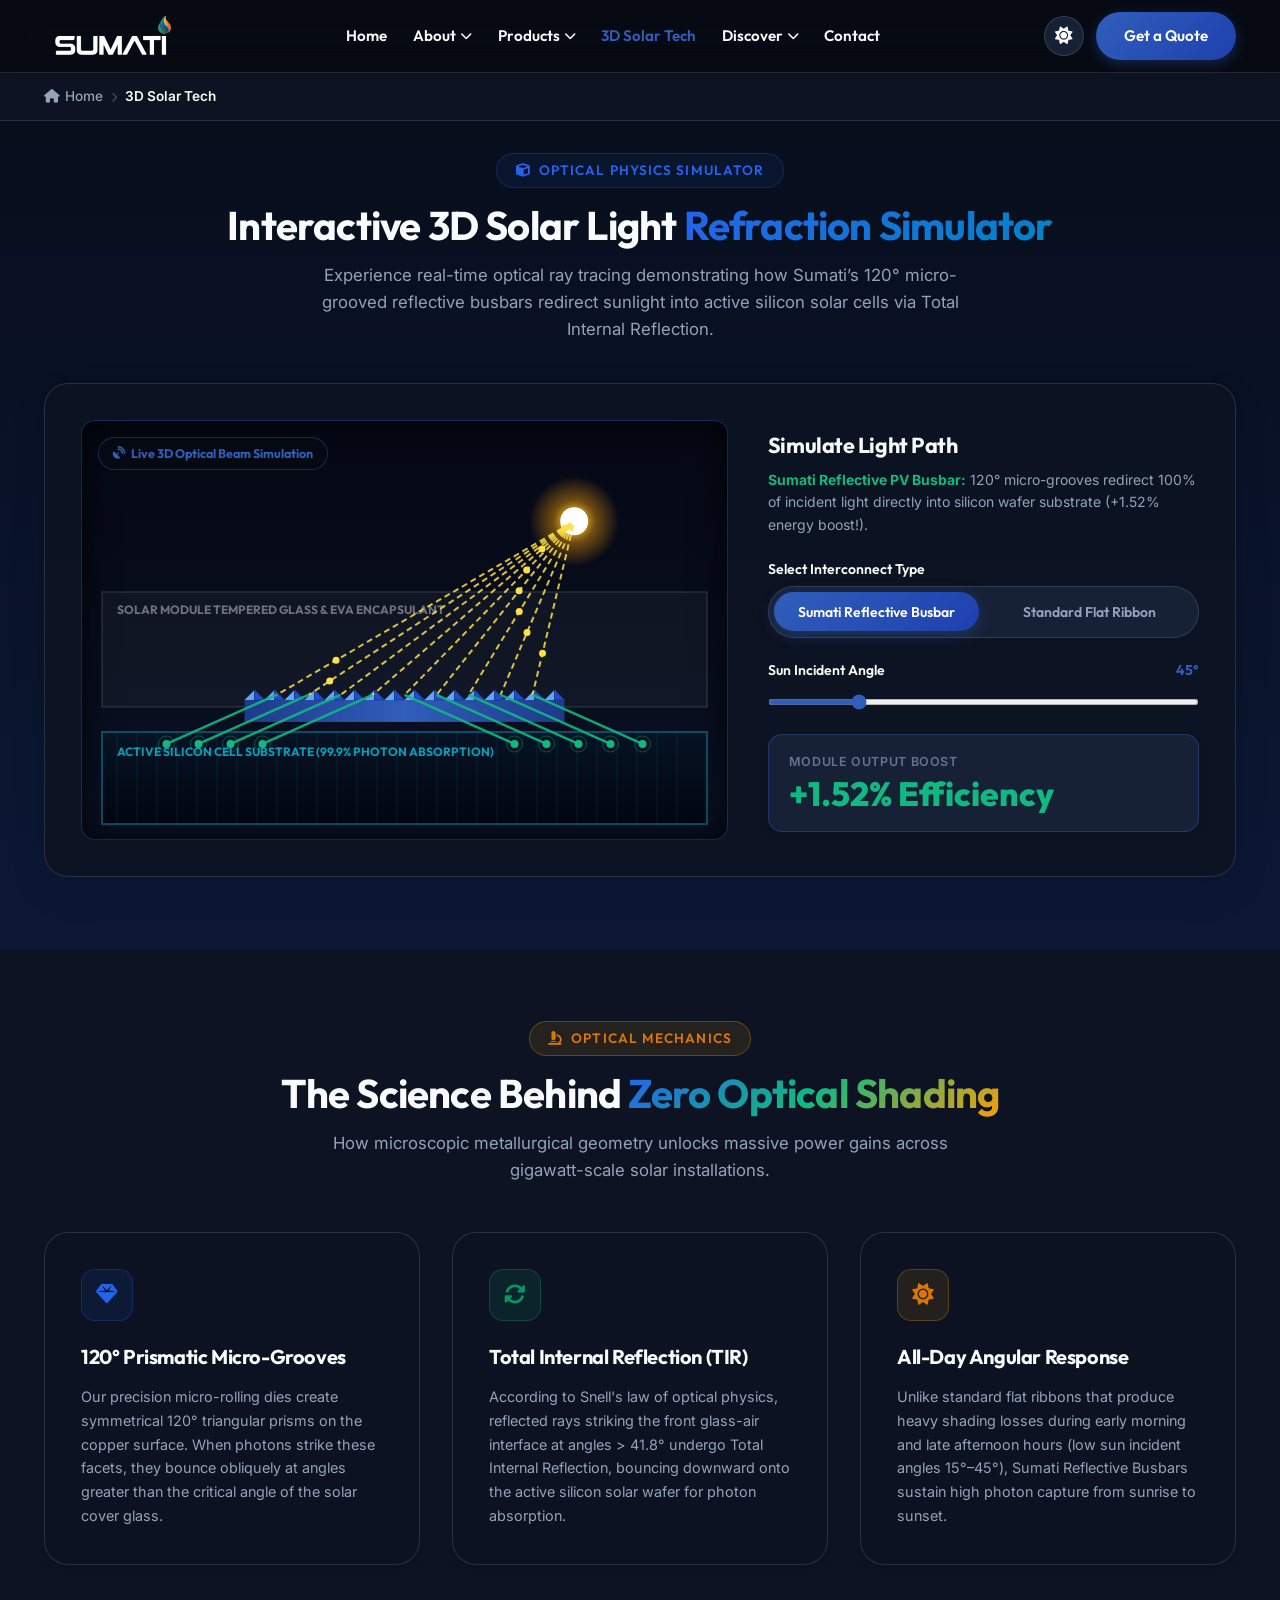
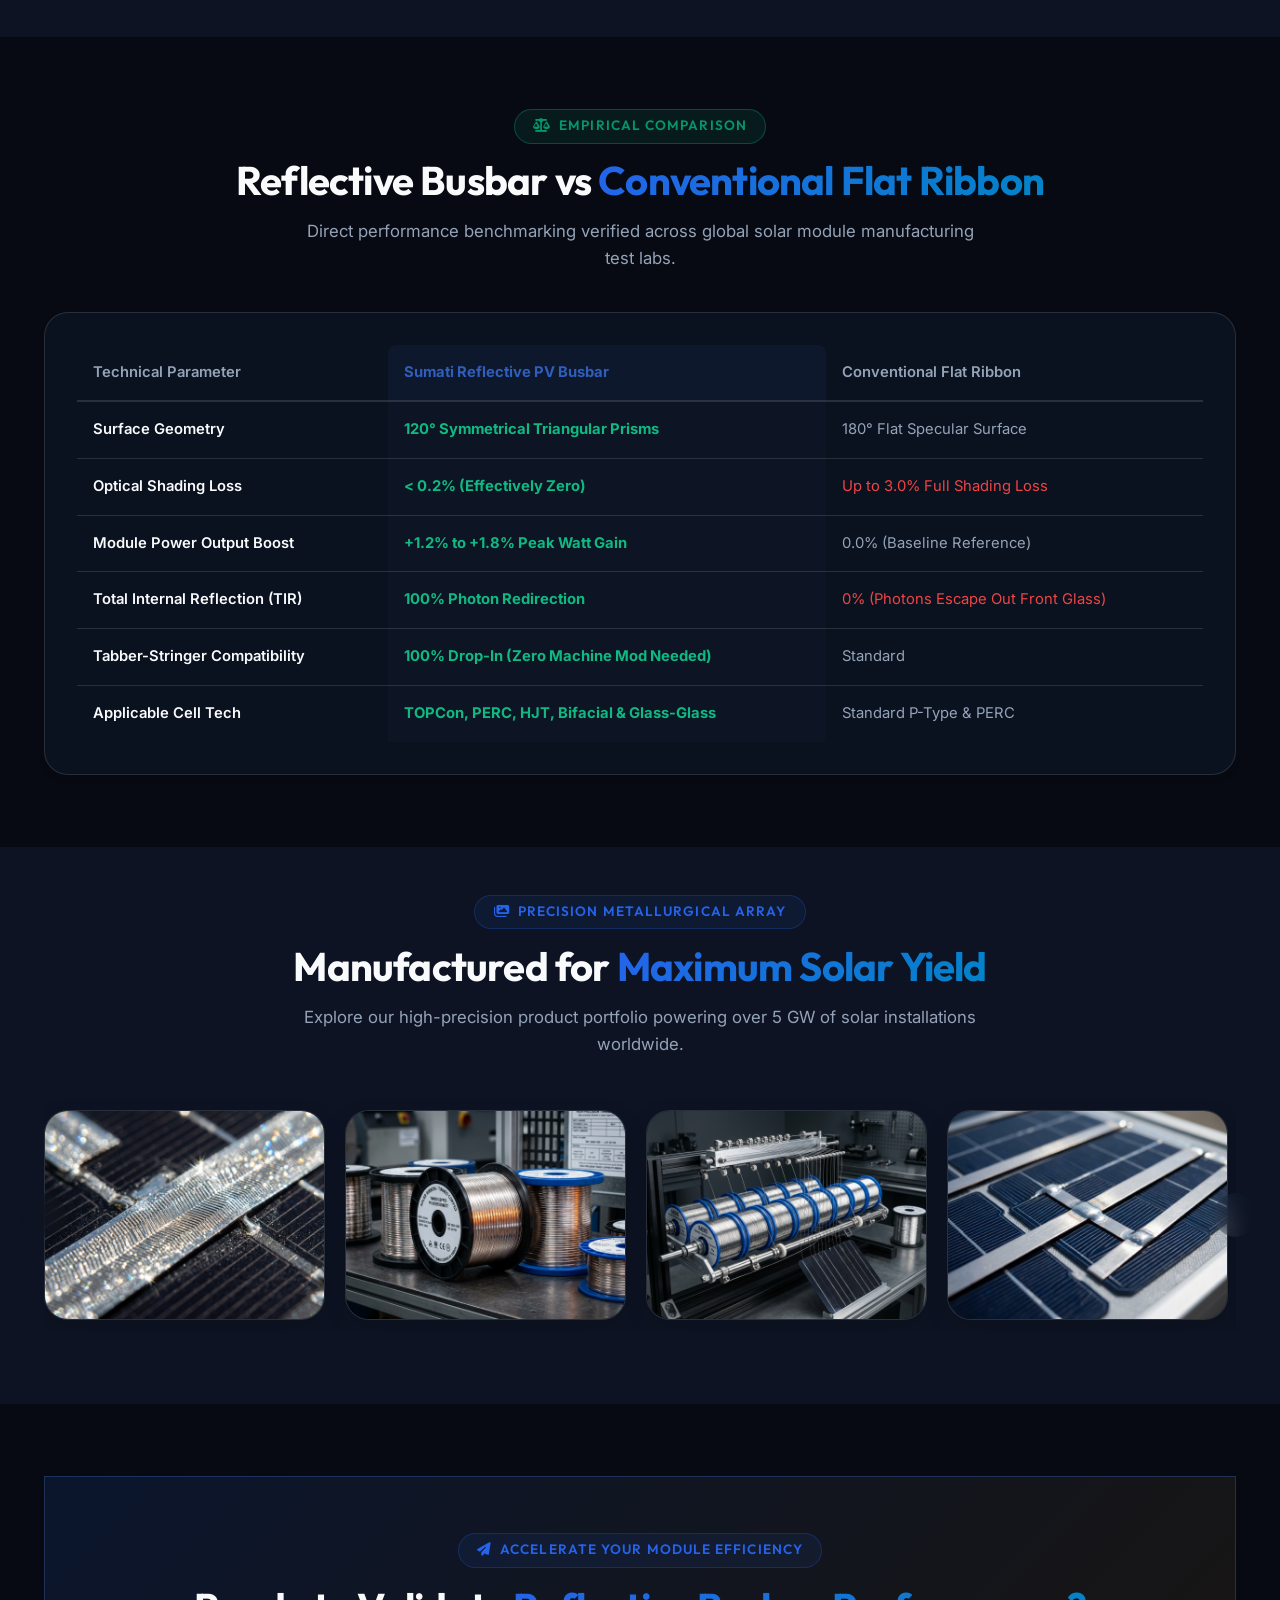
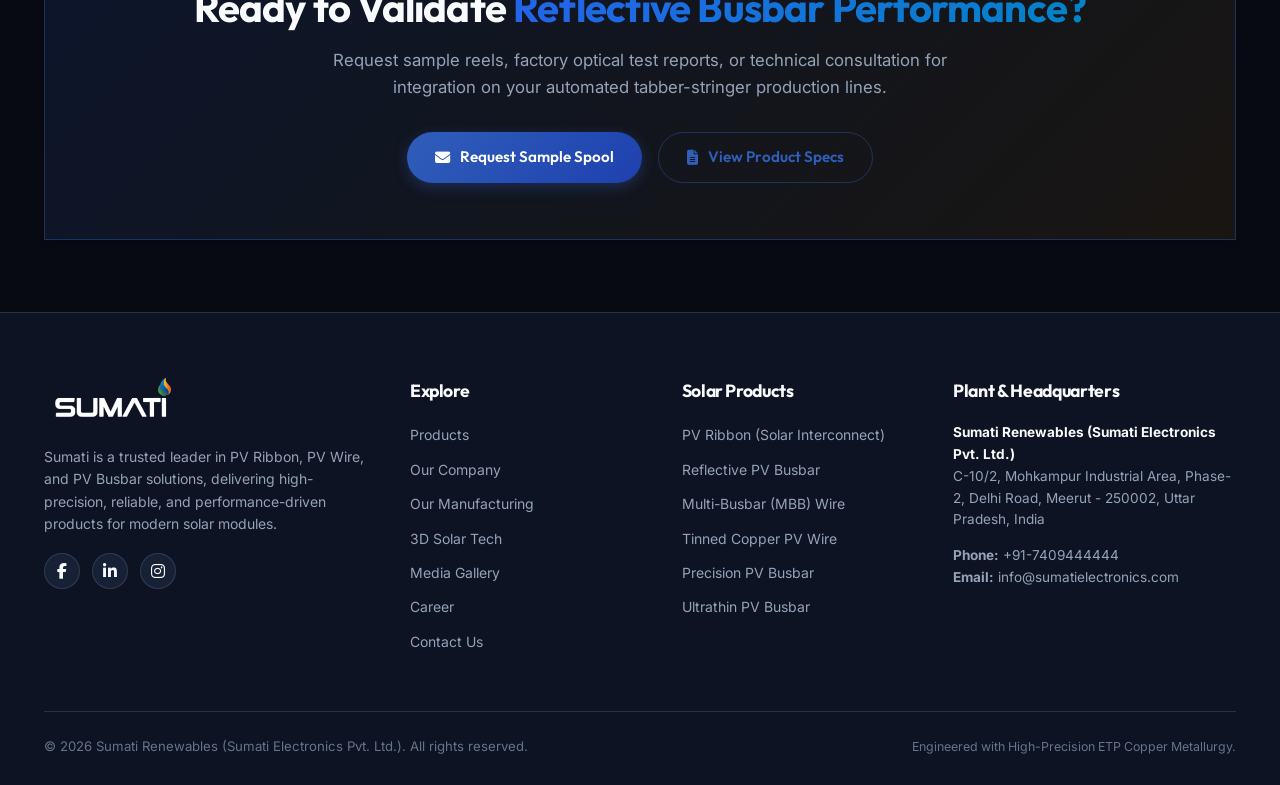
==== 3d-solar-tech.html @ 219e9fd7 "new changes" ====
<!DOCTYPE html>
<html lang="en" data-theme="dark">
<head>
  <meta charset="UTF-8">
  <meta name="viewport" content="width=device-width, initial-scale=1.0">
  <title>3D Solar Tech - Interactive Light Refraction Simulator | Sumati Renewables</title>
  <meta name="description" content="Experience Sumati's interactive 3D solar light refraction simulator. Discover how 120° micro-prismatic reflective busbars redirect 100% of incident light into the silicon cell substrate for up to +1.8% module efficiency gain.">
  <meta name="keywords" content="3D Solar Simulator, Reflective PV Busbar, Optical Light Refraction, Solar Cell Efficiency, Total Internal Reflection, Sumati Renewables">
  <link rel="canonical" href="https://sumatirenewables.com/3d-solar-tech.html">

  <!-- Open Graph -->
  <meta property="og:title" content="3D Solar Tech - Interactive Light Refraction Simulator | Sumati Renewables">
  <meta property="og:description" content="Experience our live 3D optical ray tracing simulation demonstrating light redirection physics on solar cell interconnects.">
  <meta property="og:type" content="website">

  <!-- Fonts & Icons -->
  <link rel="preconnect" href="https://fonts.googleapis.com">
  <link rel="preconnect" href="https://fonts.gstatic.com" crossorigin>
  <link href="https://fonts.googleapis.com/css2?family=Inter:wght@300;400;500;600;700;800&family=Outfit:wght@400;500;600;700;800;900&display=swap" rel="stylesheet">
  <link rel="stylesheet" href="https://cdnjs.cloudflare.com/ajax/libs/font-awesome/6.4.0/css/all.min.css">

  <!-- Stylesheet -->
  <link rel="stylesheet" href="css/styles.css">
</head>
<body>
  <!-- Header Navigation -->
  <header class="header">
    <div class="container nav-wrapper">
      <a href="index.html" class="brand-logo">
        <img src="assets/images/logo_white.png" alt="Sumati Renewables Logo" class="logo-img logo-white">
        <img src="assets/images/logo_blue.png" alt="Sumati Renewables Logo" class="logo-img logo-blue">
      </a>

      <nav class="nav-menu" id="nav-menu">
        <div class="nav-item">
          <a href="index.html" class="nav-link">Home</a>
        </div>

        <div class="nav-item">
          <a href="our-company.html" class="nav-link">About <i class="fas fa-chevron-down" style="font-size: 0.75rem;"></i></a>
          <div class="dropdown-menu">
            <a href="our-company.html" class="dropdown-item">Our Company</a>
            <a href="our-manufacturing.html" class="dropdown-item">Our Manufacturing</a>
          </div>
        </div>

        <div class="nav-item">
          <a href="index.html#products" class="nav-link">Products <i class="fas fa-chevron-down" style="font-size: 0.75rem;"></i></a>
          <div class="dropdown-menu">
            <a href="pv-ribbon.html" class="dropdown-item">PV Ribbon</a>
            <a href="reflective-pv-busbar.html" class="dropdown-item">Reflective PV Busbar</a>
            <a href="multi-busbar-pv-wire.html" class="dropdown-item">Multi-Busbar (MBB) Wire</a>
            <a href="pv-wire.html" class="dropdown-item">PV Wire</a>
            <a href="pv-busbar.html" class="dropdown-item">PV Busbar</a>
            <a href="ultrathin-pv-busbar.html" class="dropdown-item">Ultrathin PV Busbar</a>
          </div>
        </div>

        <div class="nav-item">
          <a href="3d-solar-tech.html" class="nav-link active">3D Solar Tech</a>
        </div>

        <div class="nav-item">
          <a href="gallery.html" class="nav-link">Discover <i class="fas fa-chevron-down" style="font-size: 0.75rem;"></i></a>
          <div class="dropdown-menu">
            <a href="gallery.html" class="dropdown-item">Media & Gallery</a>
            <a href="our-company.html" class="dropdown-item">Our Story</a>
            <a href="career.html" class="dropdown-item">Career</a>
          </div>
        </div>

        <div class="nav-item">
          <a href="contact.html" class="nav-link">Contact</a>
        </div>
      </nav>

      <div class="header-actions">
        <button class="theme-toggle-btn" id="theme-toggle-btn" aria-label="Toggle Theme">
          <i class="fas fa-sun"></i>
        </button>
        <a href="contact.html" class="btn btn-primary">Get a Quote</a>
        <button class="mobile-nav-toggle" id="mobile-nav-toggle" aria-label="Toggle Navigation">
          <i class="fas fa-bars"></i>
        </button>
      </div>
    </div>
  </header>

  <!-- Minimalist Breadcrumb -->
  <nav class="page-breadcrumb" aria-label="Breadcrumb">
    <div class="container">
      <ol class="breadcrumb-list">
        <li class="breadcrumb-item">
          <a href="index.html" class="breadcrumb-link"><i class="fas fa-home"></i> Home</a>
        </li>
        <li class="breadcrumb-separator"><i class="fas fa-chevron-right"></i></li>
        <li class="breadcrumb-item active" aria-current="page">3D Solar Tech</li>
      </ol>
    </div>
  </nav>

  <!-- Interactive 3D Solar Light Refraction Simulator Section -->
  <section class="refraction-section section-padding" id="3d-demo" style="padding-top: 1.5rem;">
    <div class="container">
      <div class="text-center" style="margin-bottom: 2.5rem;">
        <span class="section-tag"><i class="fas fa-cube"></i> Optical Physics Simulator</span>
        <h1 class="section-title">Interactive 3D Solar Light <span class="text-gradient">Refraction Simulator</span></h1>
        <p class="section-subtitle">Experience real-time optical ray tracing demonstrating how Sumati’s 120° micro-grooved reflective busbars redirect sunlight into active silicon solar cells via Total Internal Reflection.</p>
      </div>

      <div class="refraction-wrapper">
        <div class="refraction-canvas-container">
          <span class="refraction-canvas-tag"><i class="fas fa-satellite-dish"></i> Live 3D Optical Beam Simulation</span>
          <canvas id="refraction-canvas"></canvas>
        </div>

        <div class="refraction-controls">
          <div>
            <h3 style="font-size: 1.35rem; margin-bottom: 0.4rem;">Simulate Light Path</h3>
            <p id="refraction-status-text" style="font-size: 0.875rem; color: var(--text-muted);">
              <strong style="color: var(--accent-green);">Sumati Reflective PV Busbar:</strong> 120° micro-grooves redirect 100% of incident light directly into silicon wafer substrate (+1.52% energy boost!).
            </p>
          </div>

          <div>
            <label style="font-family: 'Outfit', sans-serif; font-weight: 600; margin-bottom: 0.35rem; display: block; font-size: 0.875rem;">Select Interconnect Type</label>
            <div class="control-switch-group">
              <button class="switch-btn active" id="switch-reflective">Sumati Reflective Busbar</button>
              <button class="switch-btn" id="switch-flat">Standard Flat Ribbon</button>
            </div>
          </div>

          <div>
            <div style="display: flex; justify-content: space-between; align-items: center; margin-bottom: 0.35rem;">
              <label style="font-family: 'Outfit', sans-serif; font-weight: 600; font-size: 0.875rem;">Sun Incident Angle</label>
              <span id="sun-angle-val" style="font-family: 'Outfit', sans-serif; font-weight: 700; color: var(--accent-gold); font-size: 0.875rem;">45°</span>
            </div>
            <input type="range" id="sun-angle-slider" min="15" max="165" value="45" class="calc-range">
          </div>

          <div class="metric-boost-card">
            <div style="font-size: 0.78rem; color: var(--text-subtle); text-transform: uppercase; font-weight: 600; letter-spacing: 0.05em; margin-bottom: 0.15rem;">Module Output Boost</div>
            <div class="metric-boost-val" id="metric-boost-val">+1.52% Efficiency</div>
          </div>
        </div>
      </div>
    </div>
  </section>

  <!-- Deep Optical Science & Engineering Highlights -->
  <section class="section-padding" style="background: var(--bg-secondary);">
    <div class="container">
      <div class="text-center" style="margin-bottom: 3rem;">
        <span class="section-tag section-tag-amber"><i class="fas fa-microscope"></i> Optical Mechanics</span>
        <h2 class="section-title">The Science Behind <span class="text-gradient-flame">Zero Optical Shading</span></h2>
        <p class="section-subtitle">How microscopic metallurgical geometry unlocks massive power gains across gigawatt-scale solar installations.</p>
      </div>

      <div class="about-grid" style="grid-template-columns: repeat(3, 1fr); gap: 2rem;">
        <div class="glass-card" style="padding: 2.25rem; border-radius: var(--radius-lg); position: relative; overflow: hidden;">
          <div style="width: 52px; height: 52px; border-radius: 14px; background: rgba(37, 99, 235, 0.1); border: 1px solid rgba(37, 99, 235, 0.25); color: var(--brand-blue); display: flex; align-items: center; justify-content: center; font-size: 1.35rem; margin-bottom: 1.25rem;">
            <i class="fas fa-gem"></i>
          </div>
          <h3 style="font-size: 1.25rem; margin-bottom: 0.75rem; font-weight: 700;">120° Prismatic Micro-Grooves</h3>
          <p style="color: var(--text-muted); font-size: 0.9rem; line-height: 1.65;">
            Our precision micro-rolling dies create symmetrical 120° triangular prisms on the copper surface. When photons strike these facets, they bounce obliquely at angles greater than the critical angle of the solar cover glass.
          </p>
        </div>

        <div class="glass-card" style="padding: 2.25rem; border-radius: var(--radius-lg); position: relative; overflow: hidden;">
          <div style="width: 52px; height: 52px; border-radius: 14px; background: rgba(16, 185, 129, 0.1); border: 1px solid rgba(16, 185, 129, 0.25); color: #059669; display: flex; align-items: center; justify-content: center; font-size: 1.35rem; margin-bottom: 1.25rem;">
            <i class="fas fa-sync-alt"></i>
          </div>
          <h3 style="font-size: 1.25rem; margin-bottom: 0.75rem; font-weight: 700;">Total Internal Reflection (TIR)</h3>
          <p style="color: var(--text-muted); font-size: 0.9rem; line-height: 1.65;">
            According to Snell's law of optical physics, reflected rays striking the front glass-air interface at angles &gt; 41.8° undergo Total Internal Reflection, bouncing downward onto the active silicon solar wafer for photon absorption.
          </p>
        </div>

        <div class="glass-card" style="padding: 2.25rem; border-radius: var(--radius-lg); position: relative; overflow: hidden;">
          <div style="width: 52px; height: 52px; border-radius: 14px; background: rgba(245, 158, 11, 0.1); border: 1px solid rgba(245, 158, 11, 0.25); color: #d97706; display: flex; align-items: center; justify-content: center; font-size: 1.35rem; margin-bottom: 1.25rem;">
            <i class="fas fa-sun"></i>
          </div>
          <h3 style="font-size: 1.25rem; margin-bottom: 0.75rem; font-weight: 700;">All-Day Angular Response</h3>
          <p style="color: var(--text-muted); font-size: 0.9rem; line-height: 1.65;">
            Unlike standard flat ribbons that produce heavy shading losses during early morning and late afternoon hours (low sun incident angles 15°–45°), Sumati Reflective Busbars sustain high photon capture from sunrise to sunset.
          </p>
        </div>
      </div>
    </div>
  </section>

  <!-- Direct Technical Comparison Table -->
  <section class="section-padding">
    <div class="container">
      <div class="text-center" style="margin-bottom: 2.5rem;">
        <span class="section-tag section-tag-green"><i class="fas fa-balance-scale"></i> Empirical Comparison</span>
        <h2 class="section-title">Reflective Busbar vs <span class="text-gradient">Conventional Flat Ribbon</span></h2>
        <p class="section-subtitle">Direct performance benchmarking verified across global solar module manufacturing test labs.</p>
      </div>

      <div class="glass-card" style="padding: 2rem; border-radius: var(--radius-lg); overflow-x: auto;">
        <table style="width: 100%; border-collapse: collapse; text-align: left; font-size: 0.925rem;">
          <thead>
            <tr style="border-bottom: 2px solid var(--border-light);">
              <th style="padding: 1rem; color: var(--text-muted); font-weight: 600;">Technical Parameter</th>
              <th style="padding: 1rem; color: var(--accent-gold); font-weight: 700; background: rgba(48, 94, 186, 0.08); border-radius: 8px 8px 0 0;">Sumati Reflective PV Busbar</th>
              <th style="padding: 1rem; color: var(--text-muted); font-weight: 600;">Conventional Flat Ribbon</th>
            </tr>
          </thead>
          <tbody>
            <tr style="border-bottom: 1px solid var(--border-light);">
              <td style="padding: 1rem; font-weight: 600;">Surface Geometry</td>
              <td style="padding: 1rem; color: var(--accent-green); font-weight: 700; background: rgba(48, 94, 186, 0.04);">120° Symmetrical Triangular Prisms</td>
              <td style="padding: 1rem; color: var(--text-muted);">180° Flat Specular Surface</td>
            </tr>
            <tr style="border-bottom: 1px solid var(--border-light);">
              <td style="padding: 1rem; font-weight: 600;">Optical Shading Loss</td>
              <td style="padding: 1rem; color: var(--accent-green); font-weight: 700; background: rgba(48, 94, 186, 0.04);">&lt; 0.2% (Effectively Zero)</td>
              <td style="padding: 1rem; color: #ef4444;">Up to 3.0% Full Shading Loss</td>
            </tr>
            <tr style="border-bottom: 1px solid var(--border-light);">
              <td style="padding: 1rem; font-weight: 600;">Module Power Output Boost</td>
              <td style="padding: 1rem; color: var(--accent-green); font-weight: 700; background: rgba(48, 94, 186, 0.04);">+1.2% to +1.8% Peak Watt Gain</td>
              <td style="padding: 1rem; color: var(--text-muted);">0.0% (Baseline Reference)</td>
            </tr>
            <tr style="border-bottom: 1px solid var(--border-light);">
              <td style="padding: 1rem; font-weight: 600;">Total Internal Reflection (TIR)</td>
              <td style="padding: 1rem; color: var(--accent-green); font-weight: 700; background: rgba(48, 94, 186, 0.04);">100% Photon Redirection</td>
              <td style="padding: 1rem; color: #ef4444;">0% (Photons Escape Out Front Glass)</td>
            </tr>
            <tr style="border-bottom: 1px solid var(--border-light);">
              <td style="padding: 1rem; font-weight: 600;">Tabber-Stringer Compatibility</td>
              <td style="padding: 1rem; color: var(--accent-green); font-weight: 700; background: rgba(48, 94, 186, 0.04);">100% Drop-In (Zero Machine Mod Needed)</td>
              <td style="padding: 1rem; color: var(--text-muted);">Standard</td>
            </tr>
            <tr>
              <td style="padding: 1rem; font-weight: 600;">Applicable Cell Tech</td>
              <td style="padding: 1rem; color: var(--accent-green); font-weight: 700; background: rgba(48, 94, 186, 0.04);">TOPCon, PERC, HJT, Bifacial &amp; Glass-Glass</td>
              <td style="padding: 1rem; color: var(--text-muted);">Standard P-Type &amp; PERC</td>
            </tr>
          </tbody>
        </table>
      </div>
    </div>
  </section>

  <!-- Product Showcase Slider (4 Images in a row) -->
  <section class="section-padding" style="background: var(--bg-secondary); padding-top: 3rem;">
    <div class="container">
      <div class="text-center" style="margin-bottom: 2rem;">
        <span class="section-tag section-tag-cyan"><i class="fas fa-images"></i> Precision Metallurgical Array</span>
        <h2 class="section-title">Manufactured for <span class="text-gradient">Maximum Solar Yield</span></h2>
        <p class="section-subtitle">Explore our high-precision product portfolio powering over 5 GW of solar installations worldwide.</p>
      </div>

      <div class="product-slider-container">
        <div class="product-slider-wrapper">
          <button class="slider-arrow prev-arrow" aria-label="Previous Slide"><i class="fas fa-chevron-left"></i></button>
          <div class="product-slider-track">
            <div class="product-slide-item">
              <div class="slide-img-box">
                <img src="assets/images/reflective_busbar_product.jpg" alt="Reflective PV Busbar Texture" loading="lazy">
              </div>
            </div>
            <div class="product-slide-item">
              <div class="slide-img-box">
                <img src="assets/images/pv_ribbon_product.jpg" alt="Precision PV Ribbon Spools" loading="lazy">
              </div>
            </div>
            <div class="product-slide-item">
              <div class="slide-img-box">
                <img src="assets/images/multi_busbar_wire.jpg" alt="Multi-Busbar MBB Wire" loading="lazy">
              </div>
            </div>
            <div class="product-slide-item">
              <div class="slide-img-box">
                <img src="assets/images/pv_busbar_product.jpg" alt="Precision PV Busbar Matrix" loading="lazy">
              </div>
            </div>
            <div class="product-slide-item">
              <div class="slide-img-box">
                <img src="assets/images/hot_dip_tinning.jpg" alt="Continuous Hot-Dip Tinning Line" loading="lazy">
              </div>
            </div>
            <div class="product-slide-item">
              <div class="slide-img-box">
                <img src="assets/images/laser_micrometer_inspection.jpg" alt="Laser Optical Inspection" loading="lazy">
              </div>
            </div>
            <div class="product-slide-item">
              <div class="slide-img-box">
                <img src="assets/images/about_company.jpg" alt="Automated Cleanroom Robotics" loading="lazy">
              </div>
            </div>
            <div class="product-slide-item">
              <div class="slide-img-box">
                <img src="assets/images/factory_facility.jpg" alt="Manufacturing Plant Facility" loading="lazy">
              </div>
            </div>
          </div>
          <button class="slider-arrow next-arrow" aria-label="Next Slide"><i class="fas fa-chevron-right"></i></button>
        </div>
      </div>
    </div>
  </section>

  <!-- Technical Inquiry Call To Action -->
  <section class="section-padding">
    <div class="container">
      <div class="glass-card" style="padding: 3.5rem 2rem; border-radius: var(--radius-xl); text-align: center; background: linear-gradient(135deg, rgba(37, 99, 235, 0.12) 0%, rgba(245, 158, 11, 0.08) 100%); border: 1px solid var(--border-accent);">
        <span class="section-tag" style="margin-bottom: 1rem;"><i class="fas fa-paper-plane"></i> Accelerate Your Module Efficiency</span>
        <h2 class="section-title" style="margin-bottom: 1rem;">Ready to Validate <span class="text-gradient">Reflective Busbar Performance?</span></h2>
        <p class="section-subtitle" style="max-width: 680px; margin: 0 auto 2rem; color: var(--text-muted);">
          Request sample reels, factory optical test reports, or technical consultation for integration on your automated tabber-stringer production lines.
        </p>
        <div style="display: flex; gap: 1rem; justify-content: center; flex-wrap: wrap;">
          <a href="contact.html" class="btn btn-primary"><i class="fas fa-envelope"></i> Request Sample Spool</a>
          <a href="reflective-pv-busbar.html" class="btn btn-outline"><i class="fas fa-file-alt"></i> View Product Specs</a>
        </div>
      </div>
    </div>
  </section>

  <!-- Footer -->
  <footer class="footer">
    <div class="container">
      <div class="footer-grid">
        <div>
          <a href="index.html" class="brand-logo" style="margin-bottom: 0.85rem;">
            <img src="assets/images/logo_white.png" alt="Sumati Renewables Logo" class="logo-img logo-white">
            <img src="assets/images/logo_blue.png" alt="Sumati Renewables Logo" class="logo-img logo-blue">
          </a>
          <p class="footer-desc">
            Sumati is a trusted leader in PV Ribbon, PV Wire, and PV Busbar solutions, delivering high-precision, reliable, and performance-driven products for modern solar modules.
          </p>
          <div class="social-icon-bar">
            <a href="https://www.facebook.com/SumatiRenewables/" target="_blank" rel="noopener" class="social-icon-link" aria-label="Facebook"><i class="fab fa-facebook-f"></i></a>
            <a href="https://in.linkedin.com/company/sumati-renewables-ltd" target="_blank" rel="noopener" class="social-icon-link" aria-label="LinkedIn"><i class="fab fa-linkedin-in"></i></a>
            <a href="https://www.instagram.com/sumati_renewables_ltd/" target="_blank" rel="noopener" class="social-icon-link" aria-label="Instagram"><i class="fab fa-instagram"></i></a>
          </div>
        </div>

        <div>
          <h4 class="footer-heading">Explore</h4>
          <ul class="footer-links">
            <li><a href="index.html#products">Products</a></li>
            <li><a href="our-company.html">Our Company</a></li>
            <li><a href="our-manufacturing.html">Our Manufacturing</a></li>
            <li><a href="3d-solar-tech.html">3D Solar Tech</a></li>
            <li><a href="gallery.html">Media Gallery</a></li>
            <li><a href="career.html">Career</a></li>
            <li><a href="contact.html">Contact Us</a></li>
          </ul>
        </div>

        <div>
          <h4 class="footer-heading">Solar Products</h4>
          <ul class="footer-links">
            <li><a href="pv-ribbon.html">PV Ribbon (Solar Interconnect)</a></li>
            <li><a href="reflective-pv-busbar.html">Reflective PV Busbar</a></li>
            <li><a href="multi-busbar-pv-wire.html">Multi-Busbar (MBB) Wire</a></li>
            <li><a href="pv-wire.html">Tinned Copper PV Wire</a></li>
            <li><a href="pv-busbar.html">Precision PV Busbar</a></li>
            <li><a href="ultrathin-pv-busbar.html">Ultrathin PV Busbar</a></li>
          </ul>
        </div>

        <div>
          <h4 class="footer-heading">Plant &amp; Headquarters</h4>
          <p style="color: var(--text-muted); font-size: 0.85rem; line-height: 1.6; margin-bottom: 0.85rem;">
            <strong style="color: var(--text-main);">Sumati Renewables (Sumati Electronics Pvt. Ltd.)</strong><br>
            C-10/2, Mohkampur Industrial Area, Phase-2, Delhi Road, Meerut - 250002, Uttar Pradesh, India
          </p>
          <p style="color: var(--text-muted); font-size: 0.85rem; line-height: 1.6;">
            <strong>Phone:</strong> <a href="tel:+917409444444" style="color: var(--text-muted); transition: color 0.2s ease;">+91-7409444444</a><br>
            <strong>Email:</strong> <a href="mailto:info@sumatielectronics.com" style="color: var(--text-muted); transition: color 0.2s ease;">info@sumatielectronics.com</a>
          </p>
        </div>
      </div>

      <div class="footer-bottom">
        <p>&copy; 2026 Sumati Renewables (Sumati Electronics Pvt. Ltd.). All rights reserved.</p>
        <p style="font-size: 0.775rem; color: var(--text-subtle);">Engineered with High-Precision ETP Copper Metallurgy.</p>
      </div>
    </div>
  </footer>

  <!-- Scripts -->
  <script src="js/main.js"></script>
</body>
</html>
---- css/styles.css ----
/* ==========================================================================
   Sumati Renewables - Premium 3D Solar Light Refraction Simulator & Portfolio
   ========================================================================== */

@import url('https://fonts.googleapis.com/css2?family=Inter:wght@300;400;500;600;700&family=Outfit:wght@400;500;600;700;800;900&display=swap');

/* --- Root Variables & Theme Tokens --- */
:root {
  --bg-primary: #070a12;
  --bg-secondary: #0d1322;
  --bg-tertiary: #172136;
  --bg-card: rgba(13, 19, 34, 0.9);
  --bg-card-hover: rgba(23, 33, 54, 0.95);
  --bg-header: rgba(7, 10, 18, 0.95);

  --text-main: #f8fafc;
  --text-muted: #94a3b8;
  --text-subtle: #64748b;

  --accent-gold: #305EBA;
  --accent-gold-hover: #1e40af;
  --accent-gold-glow: rgba(48, 94, 186, 0.35);
  --accent-copper: #2563eb;
  --accent-cyan: #06b6d4;
  --accent-green: #10b981;

  /* Logo Flame Tri-Color Tokens */
  --brand-blue: #2563eb;
  --brand-blue-glow: rgba(37, 99, 235, 0.25);
  --brand-amber: #f59e0b;
  --brand-amber-glow: rgba(245, 158, 11, 0.25);
  --brand-green: #10b981;
  --brand-green-glow: rgba(16, 185, 129, 0.25);
  --brand-flame-gradient: linear-gradient(135deg, #2563eb 0%, #10b981 50%, #f59e0b 100%);

  --border-light: rgba(255, 255, 255, 0.12);
  --border-accent: rgba(48, 94, 186, 0.4);
  --border-accent-strong: rgba(48, 94, 186, 0.85);

  --shadow-sm: 0 4px 6px -1px rgba(0, 0, 0, 0.15);
  --shadow-lg: 0 15px 30px -5px rgba(0, 0, 0, 0.4);

  --radius-sm: 8px;
  --radius-md: 14px;
  --radius-lg: 24px;
  --radius-full: 9999px;

  --transition-fast: 0.2s ease;
  --transition-normal: 0.3s ease;
}

/* Light Theme Variables */
[data-theme="light"] {
  --bg-primary: #f8fafc;
  --bg-secondary: #ffffff;
  --bg-tertiary: #f1f5f9;
  --bg-card: #ffffff;
  --bg-card-hover: #f8fafc;
  --bg-header: rgba(255, 255, 255, 0.96);

  --text-main: #0f172a;
  --text-muted: #475569;
  --text-subtle: #64748b;

  --border-light: rgba(15, 23, 42, 0.12);
  --border-accent: rgba(48, 94, 186, 0.45);
  --border-accent-strong: rgba(48, 94, 186, 0.9);

  --shadow-sm: 0 2px 4px rgba(0, 0, 0, 0.05);
  --shadow-lg: 0 10px 25px rgba(15, 23, 42, 0.08);
}

/* --- Base & Reset --- */
*,
*::before,
*::after {
  box-sizing: border-box;
  margin: 0;
  padding: 0;
}

html {
  scroll-behavior: smooth;
  font-size: 16px;
}

body {
  font-family: 'Inter', sans-serif;
  background-color: var(--bg-primary);
  color: var(--text-main);
  line-height: 1.6;
  overflow-x: hidden;
  position: relative;
  transition: background-color var(--transition-normal), color var(--transition-normal);
}

/* Scroll Offset for Sticky Header Visibility */
section[id],
div[id] {
  scroll-margin-top: 85px;
}

h1,
h2,
h3,
h4,
h5,
h6 {
  font-family: 'Outfit', sans-serif;
  font-weight: 700;
  letter-spacing: -0.02em;
  color: var(--text-main);
}

a {
  color: inherit;
  text-decoration: none;
}

button {
  cursor: pointer;
  border: none;
  background: none;
  font-family: inherit;
}

ul {
  list-style: none;
}

img,
video {
  max-width: 100%;
  height: auto;
  display: block;
}

/* --- Layout Utility Classes --- */
.container {
  width: 100%;
  max-width: 1240px;
  margin: 0 auto;
  padding: 0 1.5rem;
}

.section-padding {
  padding: 4.5rem 0;
}

.text-gradient {
  background: linear-gradient(135deg, #2563eb 0%, #0284c7 100%);
  -webkit-background-clip: text;
  -webkit-text-fill-color: transparent;
}

.text-gradient-flame {
  background: linear-gradient(135deg, #2563eb 0%, #10b981 50%, #f59e0b 100%);
  -webkit-background-clip: text;
  -webkit-text-fill-color: transparent;
}

.text-gradient-amber {
  background: linear-gradient(135deg, #f59e0b 0%, #ea580c 100%);
  -webkit-background-clip: text;
  -webkit-text-fill-color: transparent;
}

.text-gradient-green {
  background: linear-gradient(135deg, #10b981 0%, #059669 100%);
  -webkit-background-clip: text;
  -webkit-text-fill-color: transparent;
}

.text-center {
  text-align: center;
}

.glass-card {
  background: var(--bg-card);
  border: 1px solid var(--border-light);
  border-radius: var(--radius-md);
  box-shadow: var(--shadow-sm);
  transition: border-color var(--transition-fast), box-shadow var(--transition-fast), transform var(--transition-fast);
}

.glass-card:hover {
  border-color: var(--border-accent);
  box-shadow: var(--shadow-lg);
}

/* --- Section Titles & Colored Logo Badges --- */
.section-tag {
  display: inline-flex;
  align-items: center;
  gap: 0.5rem;
  padding: 0.35rem 1.15rem;
  background: rgba(37, 99, 235, 0.08);
  border: 1px solid rgba(37, 99, 235, 0.25);
  border-radius: var(--radius-full);
  font-family: 'Outfit', sans-serif;
  font-size: 0.85rem;
  font-weight: 600;
  color: #2563eb;
  text-transform: uppercase;
  letter-spacing: 0.08em;
  margin-bottom: 0.85rem;
}

.section-tag-amber {
  background: rgba(245, 158, 11, 0.1);
  border-color: rgba(245, 158, 11, 0.3);
  color: #d97706;
}

.section-tag-green {
  background: rgba(16, 185, 129, 0.1);
  border-color: rgba(16, 185, 129, 0.3);
  color: #059669;
}

.section-title {
  font-size: 2.5rem;
  line-height: 1.18;
  margin-bottom: 0.85rem;
}

.section-subtitle {
  font-size: 1.05rem;
  color: var(--text-muted);
  max-width: 680px;
  margin: 0 auto 2.5rem;
}

/* --- Buttons --- */
.btn {
  display: inline-flex;
  align-items: center;
  justify-content: center;
  gap: 0.65rem;
  padding: 0.75rem 1.75rem;
  border-radius: var(--radius-full);
  font-family: 'Outfit', sans-serif;
  font-size: 0.95rem;
  font-weight: 600;
  transition: all var(--transition-fast);
}

.btn-primary {
  background: linear-gradient(135deg, #305EBA 0%, #1e40af 100%);
  color: #ffffff;
  box-shadow: 0 4px 14px var(--accent-gold-glow);
}

.btn-primary:hover {
  transform: translateY(-2px);
  box-shadow: 0 6px 20px rgba(48, 94, 186, 0.45);
  background: linear-gradient(135deg, #2563eb 0%, #1d4ed8 100%);
  color: #ffffff;
}

.btn-secondary {
  background: var(--bg-tertiary);
  color: var(--text-main);
  border: 1px solid var(--border-light);
}

.btn-secondary:hover {
  background: rgba(48, 94, 186, 0.15);
  border-color: var(--accent-gold);
  color: var(--accent-gold);
}

.btn-outline {
  border: 1px solid var(--border-accent);
  color: var(--accent-gold);
}

.btn-outline:hover {
  background: var(--accent-gold);
  color: #ffffff;
}

/* ==========================================================================
   Header / Navigation
   ========================================================================== */
.header {
  position: fixed;
  top: 0;
  left: 0;
  width: 100%;
  z-index: 1000;
  padding: 0.75rem 0;
  background: var(--bg-header);
  backdrop-filter: blur(20px);
  -webkit-backdrop-filter: blur(20px);
  border-bottom: 1px solid var(--border-light);
  box-shadow: 0 2px 10px rgba(0, 0, 0, 0.1);
}

.nav-wrapper {
  display: flex;
  align-items: center;
  justify-content: space-between;
}

.brand-logo {
  display: inline-flex;
  align-items: center;
  gap: 0.6rem;
  text-decoration: none;
}

.brand-logo .logo-img {
  height: 42px;
  width: auto;
  object-fit: contain;
  transition: opacity var(--transition-fast);
}

.brand-logo .logo-white {
  display: block;
}

.brand-logo .logo-blue {
  display: none;
}

[data-theme="light"] .brand-logo .logo-white {
  display: none;
}

[data-theme="light"] .brand-logo .logo-blue {
  display: block;
}

.nav-menu {
  display: flex;
  align-items: center;
  gap: 1.6rem;
}

.nav-item {
  position: relative;
}

.nav-link {
  font-family: 'Outfit', sans-serif;
  font-weight: 600;
  font-size: 0.95rem;
  color: var(--text-main);
  transition: color var(--transition-fast);
  padding: 0.35rem 0;
  display: inline-flex;
  align-items: center;
  gap: 0.25rem;
}

.nav-link:hover,
.nav-link.active {
  color: var(--accent-gold);
}

/* Dropdown Menu */
.dropdown-menu {
  position: absolute;
  top: 100%;
  left: 0;
  min-width: 210px;
  background: var(--bg-secondary);
  border: 1px solid var(--border-accent);
  border-radius: var(--radius-md);
  padding: 0.5rem;
  box-shadow: var(--shadow-lg);
  opacity: 0;
  visibility: hidden;
  transform: translateY(6px);
  transition: all var(--transition-fast);
  z-index: 100;
}

.nav-item:hover .dropdown-menu {
  opacity: 1;
  visibility: visible;
  transform: translateY(0);
}

.dropdown-item {
  display: block;
  padding: 0.5rem 0.85rem;
  border-radius: var(--radius-sm);
  color: var(--text-muted);
  font-size: 0.875rem;
  transition: all var(--transition-fast);
}

.dropdown-item:hover {
  background: rgba(48, 94, 186, 0.15);
  color: var(--accent-gold);
}

.header-actions {
  display: flex;
  align-items: center;
  gap: 0.75rem;
}

.theme-toggle-btn {
  width: 40px;
  height: 40px;
  border-radius: var(--radius-full);
  background: var(--bg-tertiary);
  border: 1px solid var(--border-light);
  color: var(--text-main);
  display: flex;
  align-items: center;
  justify-content: center;
  font-size: 1.1rem;
  transition: all var(--transition-fast);
}

.theme-toggle-btn:hover {
  border-color: var(--accent-gold);
  color: var(--accent-gold);
}

.mobile-nav-toggle {
  display: none;
  font-size: 1.4rem;
  color: var(--text-main);
  padding: 0.4rem;
}

/* ==========================================================================
   Minimalist Breadcrumb Navigation
   ========================================================================== */
.page-breadcrumb {
  padding-top: 5.4rem;
  padding-bottom: 0.75rem;
  background: var(--bg-secondary);
  border-bottom: 1px solid var(--border-light);
  position: relative;
  z-index: 20;
}

.page-breadcrumb + section,
.page-breadcrumb + .section-padding {
  padding-top: 2rem !important;
}

.breadcrumb-list {
  display: flex;
  align-items: center;
  flex-wrap: wrap;
  gap: 0.5rem;
  list-style: none;
  margin: 0;
  padding: 0;
  font-size: 0.85rem;
  font-weight: 500;
}

.breadcrumb-item {
  display: inline-flex;
  align-items: center;
  color: var(--text-muted);
}

.breadcrumb-link {
  display: inline-flex;
  align-items: center;
  gap: 0.35rem;
  color: var(--text-muted);
  text-decoration: none;
  transition: color var(--transition-fast);
}

.breadcrumb-link:hover {
  color: var(--accent-gold);
}

.breadcrumb-separator {
  color: var(--text-subtle);
  font-size: 0.625rem;
  opacity: 0.6;
  display: inline-flex;
  align-items: center;
}

.breadcrumb-item.active {
  color: var(--text-main);
  font-weight: 600;
}

@media (max-width: 768px) {
  .page-breadcrumb {
    padding-top: 4.8rem;
    padding-bottom: 0.6rem;
  }
  .page-breadcrumb + section,
  .page-breadcrumb + .section-padding {
    padding-top: 1.5rem !important;
  }
  .breadcrumb-list {
    font-size: 0.8rem;
    gap: 0.35rem;
  }
}

/* ==========================================================================
   Full-Screen Video Hero Banner
   ========================================================================== */
.hero-video-section {
  position: relative;
  width: 100%;
  height: calc(100vh - 65px);
  min-height: 560px;
  margin-top: 65px;
  background: #000;
  overflow: hidden;
  display: flex;
  align-items: center;
  justify-content: center;
}

.hero-video-bg {
  width: 100%;
  height: 100%;
  object-fit: cover;
  display: block;
}

.hero-bottom-stats-overlay {
  position: absolute;
  bottom: 2.25rem;
  left: 50%;
  transform: translateX(-50%);
  width: 90%;
  max-width: 1180px;
  z-index: 20;
  background: rgba(7, 10, 18, 0.78);
  backdrop-filter: blur(24px);
  -webkit-backdrop-filter: blur(24px);
  border: 1px solid var(--border-accent);
  border-radius: var(--radius-lg);
  padding: 1.25rem 2rem;
  box-shadow: 0 15px 35px rgba(0, 0, 0, 0.5), 0 0 25px rgba(48, 94, 186, 0.25);
  transition: background var(--transition-normal), border-color var(--transition-normal);
}

[data-theme="light"] .hero-bottom-stats-overlay {
  background: rgba(255, 255, 255, 0.88);
  backdrop-filter: blur(24px);
  -webkit-backdrop-filter: blur(24px);
  border: 1px solid rgba(48, 94, 186, 0.4);
  box-shadow: 0 15px 35px rgba(15, 23, 42, 0.12), 0 0 20px rgba(48, 94, 186, 0.15);
}

.overlay-metrics-grid {
  display: grid;
  grid-template-columns: repeat(4, 1fr);
  gap: 1.5rem;
}

.stat-card-overlay {
  text-align: center;
  padding: 0.5rem 0.75rem;
  border-right: 1px solid var(--border-light);
}

.stat-card-overlay:last-child {
  border-right: none;
}

.stat-number {
  font-family: 'Outfit', sans-serif;
  font-size: 2.25rem;
  font-weight: 800;
  color: var(--accent-gold);
  line-height: 1.1;
  margin-bottom: 0.15rem;
}

.stat-label {
  font-size: 0.85rem;
  color: var(--text-muted);
  font-weight: 600;
}

/* Video Showcase Cards */
.video-showcase-section {
  position: relative;
  background: var(--bg-primary);
}

.video-card-box {
  position: relative;
  border-radius: var(--radius-lg);
  overflow: hidden;
  border: 1px solid var(--border-light);
  box-shadow: var(--shadow-sm);
  height: 280px;
  transition: transform 0.3s ease, box-shadow 0.3s ease;
}

.video-card-box::before {
  content: '';
  position: absolute;
  top: 0;
  left: 0;
  width: 100%;
  height: 3px;
  background: linear-gradient(90deg, #2563eb 0%, #10b981 50%, #f59e0b 100%);
  opacity: 0;
  transition: opacity 0.3s ease;
  z-index: 10;
}

.video-card-box:hover {
  transform: translateY(-4px);
  box-shadow: 0 16px 36px rgba(0, 0, 0, 0.2);
}

.video-card-box:hover::before {
  opacity: 1;
}

/* Section Background Alternating Flow */
.section-ambient-cool {
  background: linear-gradient(180deg, #ffffff 0%, #f3f7fd 100%);
}

[data-theme="dark"] .section-ambient-cool {
  background: linear-gradient(180deg, #070a12 0%, #0c1224 100%);
}

.section-ambient-products {
  background: linear-gradient(180deg, #f8fafc 0%, #f0f6fc 50%, #f8fafc 100%);
  position: relative;
}

[data-theme="dark"] .section-ambient-products {
  background: linear-gradient(180deg, #070a12 0%, #0d1428 50%, #070a12 100%);
}

.section-ambient-gallery {
  background: linear-gradient(180deg, #ffffff 0%, #f1f7fd 100%);
  position: relative;
}

[data-theme="dark"] .section-ambient-gallery {
  background: linear-gradient(180deg, #070a12 0%, #0b1122 100%);
}

.video-card-box video {
  width: 100%;
  height: 100%;
  object-fit: cover;
}

.video-card-overlay {
  position: absolute;
  inset: 0;
  background: linear-gradient(180deg, transparent 40%, rgba(7, 10, 18, 0.9) 100%);
  display: flex;
  flex-direction: column;
  justify-content: flex-end;
  padding: 1.5rem;
}

.video-card-overlay h3 {
  font-size: clamp(1.15rem, 1.4vw, 1.35rem);
  font-weight: 700;
  color: #fff;
  margin: 0;
  white-space: nowrap;
  overflow: hidden;
  text-overflow: ellipsis;
  text-shadow: 0 2px 4px rgba(0, 0, 0, 0.6);
}

/* Widescreen Cinematic Video Showcase */
.cinematic-tour-section {
  position: relative;
  background: var(--bg-primary);
  padding: 2rem 0 1.5rem;
}

.cinematic-tour-section .container-wide {
  width: 100%;
  max-width: 1440px;
  margin: 0 auto;
  padding: 0 1.5rem;
}

.cinematic-video-container {
  position: relative;
  width: 100%;
  max-width: 1400px;
  height: 550px;
  max-height: 580px;
  margin: 0 auto;
  border-radius: 32px;
  overflow: hidden;
  border: 1px solid var(--border-light);
  box-shadow: 0 25px 60px rgba(0, 0, 0, 0.16);
  background: #050811;
  transform: translateZ(0);
  isolation: isolate;
}

.cinematic-video-container video {
  width: 100%;
  height: 100%;
  object-fit: cover;
  object-position: center;
  display: block;
  border-radius: 32px;
}

.cinematic-video-badge {
  position: absolute;
  top: 1.25rem;
  left: 1.25rem;
  background: rgba(10, 17, 30, 0.75);
  backdrop-filter: blur(10px);
  -webkit-backdrop-filter: blur(10px);
  color: #fff;
  font-size: 0.82rem;
  font-weight: 600;
  padding: 0.4rem 0.95rem;
  border-radius: var(--radius-full);
  display: inline-flex;
  align-items: center;
  gap: 0.5rem;
  border: 1px solid rgba(255, 255, 255, 0.15);
  z-index: 2;
  pointer-events: none;
}

.cinematic-video-badge i {
  color: var(--accent-cyan);
}

/* ==========================================================================
   Clean & Minimal Product Cards
   ========================================================================== */
.products-filter-bar {
  display: flex;
  align-items: center;
  justify-content: center;
  gap: 0.5rem;
  flex-wrap: wrap;
  margin-bottom: 2.25rem;
}

.filter-btn {
  padding: 0.45rem 1.2rem;
  border-radius: var(--radius-full);
  background: var(--bg-tertiary);
  border: 1px solid var(--border-light);
  color: var(--text-muted);
  font-family: 'Outfit', sans-serif;
  font-weight: 600;
  font-size: 0.875rem;
  transition: all var(--transition-fast);
}

.filter-btn:hover,
.filter-btn.active {
  background: var(--accent-gold);
  border-color: var(--accent-gold);
  color: #ffffff;
  box-shadow: 0 4px 14px var(--accent-gold-glow);
}

.products-grid {
  display: grid;
  grid-template-columns: repeat(auto-fill, minmax(320px, 1fr));
  gap: 1.75rem;
  align-items: stretch;
}

.product-card {
  display: flex;
  flex-direction: column;
  height: 100%;
  position: relative;
  overflow: hidden;
  border-radius: var(--radius-lg);
  background: var(--bg-card);
  border: 1px solid var(--border-light);
  box-shadow: var(--shadow-sm);
  transition: all 0.3s cubic-bezier(0.16, 1, 0.3, 1);
}

.product-card::before {
  content: '';
  position: absolute;
  top: 0;
  left: 0;
  width: 100%;
  height: 3px;
  background: linear-gradient(90deg, #2563eb 0%, #10b981 50%, #f59e0b 100%);
  opacity: 0;
  transition: opacity 0.3s ease;
  z-index: 10;
}

.product-card:hover {
  transform: translateY(-5px);
  border-color: rgba(37, 99, 235, 0.4);
  box-shadow: 0 16px 36px rgba(15, 23, 42, 0.12);
}

.product-card:hover::before {
  opacity: 1;
}

.product-tag-badge {
  position: absolute;
  top: 0.85rem;
  left: 0.85rem;
  padding: 0.3rem 0.8rem;
  border-radius: var(--radius-full);
  font-size: 0.75rem;
  font-weight: 700;
  backdrop-filter: blur(10px);
  -webkit-backdrop-filter: blur(10px);
  z-index: 5;
  display: inline-flex;
  align-items: center;
  gap: 0.35rem;
  letter-spacing: 0.02em;
}

.product-tag-badge.badge-blue {
  background: rgba(37, 99, 235, 0.9);
  color: #ffffff;
  box-shadow: 0 4px 12px rgba(37, 99, 235, 0.35);
}

.product-tag-badge.badge-amber {
  background: rgba(245, 158, 11, 0.92);
  color: #ffffff;
  box-shadow: 0 4px 12px rgba(245, 158, 11, 0.35);
}

.product-tag-badge.badge-green {
  background: rgba(16, 185, 129, 0.92);
  color: #ffffff;
  box-shadow: 0 4px 12px rgba(16, 185, 129, 0.35);
}

.product-thumb {
  position: relative;
  height: 200px;
  overflow: hidden;
  border-radius: var(--radius-lg) var(--radius-lg) 0 0;
  background: #000;
}

.product-thumb video,
.product-thumb img {
  width: 100%;
  height: 100%;
  object-fit: cover;
}

.product-body {
  padding: 1.4rem;
  display: flex;
  flex-direction: column;
  flex-grow: 1;
  justify-content: space-between;
}

.product-title {
  font-size: 1.25rem;
  margin-bottom: 0.45rem;
  color: var(--text-main);
  font-weight: 700;
}

.product-desc {
  font-size: 0.875rem;
  color: var(--text-muted);
  margin-bottom: 1.1rem;
  line-height: 1.5;
  display: -webkit-box;
  -webkit-line-clamp: 2;
  -webkit-box-orient: vertical;
  overflow: hidden;
  height: 2.625rem;
}

.product-specs-preview {
  display: grid;
  grid-template-columns: 1fr 1fr;
  gap: 0.5rem;
  padding: 0.75rem;
  background: var(--bg-tertiary);
  border-radius: var(--radius-sm);
  border: 1px solid var(--border-light);
  margin-bottom: 1.1rem;
}

.spec-mini-item {
  font-size: 0.78rem;
}

.spec-mini-label {
  color: var(--text-subtle);
  display: block;
  font-size: 0.725rem;
}

.spec-mini-val {
  font-weight: 600;
  color: var(--text-main);
}

.product-card-footer {
  display: flex;
  align-items: center;
  justify-content: space-between;
  gap: 0.75rem;
  margin-top: auto;
}

/* ==========================================================================
   Ultra-Premium 3D Refraction Simulator Section
   ========================================================================== */
.refraction-section {
  position: relative;
  background: linear-gradient(180deg, #f8fafc 0%, #edf5fc 100%);
  overflow: hidden;
}

[data-theme="dark"] .refraction-section {
  background: linear-gradient(180deg, #070e1c 0%, #0c1836 100%);
}

.refraction-section .section-title {
  color: var(--text-main);
}

.refraction-section .section-subtitle {
  color: var(--text-muted);
}

/* Rich Brand Navy Engineering Insights Section for All Product Pages */
.section-engineering-insights {
  position: relative;
  background: linear-gradient(180deg, #09152e 0%, #0d214a 50%, #071024 100%);
  overflow: hidden;
}

.section-engineering-insights::before {
  content: '';
  position: absolute;
  top: 0;
  left: 0;
  right: 0;
  height: 1px;
  background: linear-gradient(90deg, transparent, rgba(16, 185, 129, 0.6), transparent);
}

.section-engineering-insights .section-title {
  color: #ffffff;
}

.section-engineering-insights .section-subtitle {
  color: rgba(255, 255, 255, 0.82);
}

.section-engineering-insights .glass-card {
  background: rgba(255, 255, 255, 0.95);
  backdrop-filter: blur(20px);
  border: 1px solid rgba(255, 255, 255, 0.85);
  box-shadow: 0 20px 45px rgba(0, 0, 0, 0.35);
  color: #334155;
}

.section-engineering-insights .glass-card h3 {
  color: #0f172a;
}

[data-theme="dark"] .section-engineering-insights .glass-card {
  background: rgba(15, 23, 42, 0.88);
  border-color: rgba(255, 255, 255, 0.15);
  color: rgba(255, 255, 255, 0.8);
}

[data-theme="dark"] .section-engineering-insights .glass-card h3 {
  color: #ffffff;
}

/* Company Mission & Vision Rich Brand Section */
.section-brand-mission {
  position: relative;
  background: linear-gradient(180deg, #09152e 0%, #0e224c 50%, #071024 100%);
  overflow: hidden;
}

.section-brand-mission .glass-card {
  background: rgba(255, 255, 255, 0.95);
  backdrop-filter: blur(20px);
  border: 1px solid rgba(255, 255, 255, 0.9);
  box-shadow: 0 20px 45px rgba(0, 0, 0, 0.35);
}

.section-brand-mission .glass-card h3 {
  color: #0f172a;
}

.section-brand-mission .glass-card p {
  color: #475569;
}

[data-theme="dark"] .section-brand-mission .glass-card {
  background: rgba(15, 23, 42, 0.88);
  border-color: rgba(255, 255, 255, 0.15);
}

[data-theme="dark"] .section-brand-mission .glass-card h3 {
  color: #ffffff;
}

[data-theme="dark"] .section-brand-mission .glass-card p {
  color: rgba(255, 255, 255, 0.75);
}

.refraction-wrapper {
  display: grid;
  grid-template-columns: 1.2fr 0.8fr;
  gap: 2.5rem;
  align-items: stretch;
  padding: 2.25rem;
  background: var(--bg-card);
  border: 1px solid var(--border-light);
  border-radius: var(--radius-lg);
  box-shadow: 0 16px 40px rgba(15, 23, 42, 0.08), 0 2px 8px rgba(0, 0, 0, 0.04);
}

.refraction-canvas-container {
  position: relative;
  width: 100%;
  height: 100%;
  min-height: 420px;
  background: linear-gradient(180deg, #050814 0%, #0a1124 100%);
  border-radius: var(--radius-md);
  border: 1px solid rgba(48, 94, 186, 0.35);
  overflow: hidden;
  display: flex;
  box-shadow: inset 0 0 35px rgba(0, 0, 0, 0.8);
}

.refraction-canvas-tag {
  position: absolute;
  top: 1rem;
  left: 1rem;
  padding: 0.35rem 0.85rem;
  background: rgba(7, 10, 18, 0.85);
  backdrop-filter: blur(16px);
  border: 1px solid var(--border-accent);
  border-radius: var(--radius-full);
  font-family: 'Outfit', sans-serif;
  font-size: 0.78rem;
  font-weight: 700;
  color: var(--accent-gold);
  z-index: 10;
  display: flex;
  align-items: center;
  gap: 0.4rem;
}

#refraction-canvas {
  width: 100%;
  height: 100%;
  display: block;
}

.refraction-controls {
  display: flex;
  flex-direction: column;
  justify-content: space-between;
  height: 100%;
  min-height: 420px;
  gap: 1.25rem;
  padding: 0.5rem 0;
}

.control-switch-group {
  display: flex;
  gap: 0.5rem;
  background: var(--bg-tertiary);
  padding: 0.35rem;
  border-radius: var(--radius-full);
  border: 1px solid var(--border-light);
}

.switch-btn {
  flex: 1;
  padding: 0.65rem 1rem;
  border-radius: var(--radius-full);
  font-family: 'Outfit', sans-serif;
  font-weight: 600;
  font-size: 0.875rem;
  color: var(--text-muted);
  transition: all var(--transition-fast);
}

.switch-btn.active {
  background: linear-gradient(135deg, var(--accent-gold), var(--accent-gold-hover));
  color: #ffffff;
  box-shadow: 0 4px 15px var(--accent-gold-glow);
}

.calc-range {
  width: 100%;
  accent-color: var(--accent-gold);
  height: 6px;
  border-radius: var(--radius-full);
  background: var(--bg-tertiary);
  outline: none;
}

.metric-boost-card {
  padding: 1.1rem 1.25rem;
  background: var(--bg-tertiary);
  border-radius: var(--radius-md);
  border: 1px solid var(--border-accent);
  box-shadow: var(--shadow-sm);
  transition: all 0.3s ease;
}

.metric-boost-val {
  font-family: 'Outfit', sans-serif;
  font-size: 2.1rem;
  font-weight: 800;
  line-height: 1.15;
  color: var(--accent-green);
  transition: color 0.3s ease;
}

/* --- About Section Alignment --- */
.about-grid {
  display: grid;
  grid-template-columns: 1fr 1fr;
  gap: 3rem;
  align-items: stretch;
}

.about-card-left {
  display: flex;
  flex-direction: column;
  justify-content: center;
  align-items: center;
  background: var(--bg-card);
  border: 1px solid var(--border-light);
  border-radius: var(--radius-lg);
  padding: 1.5rem;
  height: 100%;
  box-sizing: border-box;
}

.about-card-left video,
.about-card-left img {
  width: 100%;
  height: 100%;
  object-fit: cover;
  border-radius: var(--radius-md);
}

.about-content-right {
  display: flex;
  flex-direction: column;
  justify-content: center;
  height: 100%;
}

.about-features-list {
  display: flex;
  flex-direction: column;
  gap: 1rem;
  margin-top: 1.25rem;
}

.about-feature-item {
  display: flex;
  align-items: flex-start;
  gap: 0.85rem;
}

.about-feature-icon {
  width: 34px;
  height: 34px;
  border-radius: var(--radius-full);
  background: rgba(37, 99, 235, 0.1);
  border: 1px solid rgba(37, 99, 235, 0.25);
  color: #2563eb;
  display: flex;
  align-items: center;
  justify-content: center;
  flex-shrink: 0;
  font-size: 0.9rem;
  margin-top: 0.15rem;
  transition: all var(--transition-fast);
}

.about-feature-icon.icon-blue {
  background: rgba(37, 99, 235, 0.1);
  border-color: rgba(37, 99, 235, 0.28);
  color: #2563eb;
}

.about-feature-icon.icon-amber {
  background: rgba(245, 158, 11, 0.12);
  border-color: rgba(245, 158, 11, 0.32);
  color: #d97706;
}

.about-feature-icon.icon-green {
  background: rgba(16, 185, 129, 0.12);
  border-color: rgba(16, 185, 129, 0.32);
  color: #059669;
}

/* ==========================================================================
   Modern Cinematic 6-Step Manufacturing Process Showcase
   ========================================================================== */
.manufacturing {
  position: relative;
  background-color: #060a14;
  background-image: 
    linear-gradient(180deg, rgba(8, 14, 28, 0.82) 0%, rgba(10, 20, 42, 0.68) 50%, rgba(5, 8, 18, 0.88) 100%),
    url('../assets/images/mfg_process_hero_bg.jpg');
  background-repeat: no-repeat;
  background-position: center center;
  background-size: cover;
  padding: 5.5rem 0;
  overflow: hidden;
}

.manufacturing::before {
  content: '';
  position: absolute;
  top: 0;
  left: 0;
  right: 0;
  height: 1px;
  background: linear-gradient(90deg, transparent, rgba(6, 182, 212, 0.5), transparent);
}

.manufacturing .section-tag-glow {
  display: inline-flex;
  align-items: center;
  gap: 0.5rem;
  padding: 0.45rem 1.15rem;
  border-radius: 9999px;
  background: rgba(6, 182, 212, 0.18);
  border: 1px solid rgba(6, 182, 212, 0.45);
  color: #38bdf8;
  font-size: 0.85rem;
  font-weight: 600;
  letter-spacing: 0.04em;
  text-transform: uppercase;
  margin-bottom: 1.1rem;
  backdrop-filter: blur(10px);
}

.manufacturing .section-title {
  color: #ffffff;
}

.text-gradient-cyan {
  background: linear-gradient(135deg, #38bdf8 0%, #06b6d4 50%, #f59e0b 100%);
  -webkit-background-clip: text;
  -webkit-text-fill-color: transparent;
}

.manufacturing .section-subtitle {
  color: rgba(255, 255, 255, 0.85);
}

.mfg-modern-grid,
.mfg-minimal-grid {
  display: grid;
  grid-template-columns: repeat(3, 1fr);
  gap: 1.75rem;
  margin-top: 2.75rem;
}

.mfg-step-card {
  position: relative;
  border-radius: 20px;
  background: rgba(255, 255, 255, 0.94);
  backdrop-filter: blur(20px);
  -webkit-backdrop-filter: blur(20px);
  border: 1px solid rgba(255, 255, 255, 0.9);
  padding: 2.1rem 1.85rem;
  display: flex;
  flex-direction: column;
  justify-content: space-between;
  box-shadow: 0 20px 45px rgba(0, 0, 0, 0.35), 0 2px 8px rgba(0, 0, 0, 0.08);
  transition: all 0.35s cubic-bezier(0.16, 1, 0.3, 1);
  overflow: hidden;
}

.mfg-step-card::before {
  content: '';
  position: absolute;
  top: 0;
  left: 0;
  width: 100%;
  height: 3px;
  background: linear-gradient(90deg, #06b6d4, #f59e0b);
  opacity: 0;
  transition: opacity 0.35s ease;
}

.mfg-step-card:hover {
  transform: translateY(-6px);
  background: #ffffff;
  border-color: #06b6d4;
  box-shadow: 0 25px 60px rgba(0, 0, 0, 0.45), 0 0 25px rgba(6, 182, 212, 0.3);
}

.mfg-step-card:hover::before {
  opacity: 1;
}

.mfg-step-header {
  display: flex;
  align-items: center;
  justify-content: space-between;
  margin-bottom: 1.35rem;
}

.mfg-icon-box {
  width: 52px;
  height: 52px;
  border-radius: 14px;
  background: rgba(48, 94, 186, 0.08);
  border: 1px solid rgba(48, 94, 186, 0.2);
  color: #1e40af;
  display: flex;
  align-items: center;
  justify-content: center;
  font-size: 1.35rem;
  transition: all 0.3s ease;
}

.mfg-step-card:hover .mfg-icon-box {
  background: #1e40af;
  color: #ffffff;
  border-color: #1e40af;
  box-shadow: 0 0 16px rgba(30, 64, 175, 0.35);
  transform: scale(1.06);
}

.mfg-step-num {
  font-family: 'Outfit', sans-serif;
  font-weight: 800;
  font-size: 0.85rem;
  color: #b45309;
  background: rgba(245, 158, 11, 0.12);
  border: 1px solid rgba(245, 158, 11, 0.3);
  padding: 0.25rem 0.75rem;
  border-radius: 9999px;
  letter-spacing: 0.05em;
  display: inline-flex;
  align-items: center;
  gap: 0.4rem;
}

.mfg-step-num::before {
  content: '';
  width: 6px;
  height: 6px;
  border-radius: 50%;
  background: #d97706;
  box-shadow: 0 0 6px #f59e0b;
}

.mfg-step-title {
  font-family: 'Outfit', sans-serif;
  font-size: 1.25rem;
  font-weight: 700;
  color: #0f172a;
  margin-bottom: 0.6rem;
  letter-spacing: -0.01em;
}

.mfg-step-desc {
  font-size: 0.88rem;
  line-height: 1.55;
  color: #475569;
  margin-bottom: 1.25rem;
  display: -webkit-box;
  -webkit-line-clamp: 2;
  -webkit-box-orient: vertical;
  overflow: hidden;
  height: 3.1em;
}

.mfg-step-tag {
  display: inline-flex;
  align-items: center;
  gap: 0.45rem;
  font-size: 0.75rem;
  text-transform: uppercase;
  font-weight: 700;
  letter-spacing: 0.06em;
  color: #64748b;
  border-top: 1px solid rgba(0, 0, 0, 0.08);
  padding-top: 0.85rem;
  width: 100%;
}

.mfg-step-tag i {
  color: #0284c7;
  font-size: 0.7rem;
}

/* Dark Mode Adaptation */
[data-theme="dark"] .mfg-step-card {
  background: rgba(15, 23, 42, 0.85);
  border-color: rgba(255, 255, 255, 0.15);
  box-shadow: 0 20px 45px rgba(0, 0, 0, 0.6);
}

[data-theme="dark"] .mfg-step-title {
  color: #ffffff;
}

[data-theme="dark"] .mfg-step-desc {
  color: rgba(255, 255, 255, 0.75);
}

[data-theme="dark"] .mfg-step-tag {
  color: rgba(255, 255, 255, 0.5);
  border-top-color: rgba(255, 255, 255, 0.1);
}

/* ==========================================================================
   Product Internal Page - 4 Images In a Row Slider
   ========================================================================== */
.product-slider-container {
  position: relative;
  width: 100%;
  margin-top: 2.25rem;
}

.product-slider-wrapper {
  position: relative;
  width: 100%;
  display: flex;
  align-items: center;
}

.product-slider-track {
  display: flex;
  gap: 1.25rem;
  overflow-x: auto;
  scroll-behavior: smooth;
  scroll-snap-type: x mandatory;
  scrollbar-width: none;
  -ms-overflow-style: none;
  padding: 0.75rem 0.25rem;
  width: 100%;
}

.product-slider-track::-webkit-scrollbar {
  display: none;
}

.product-slide-item {
  flex: 0 0 calc((100% - (3 * 1.25rem)) / 4);
  min-width: calc((100% - (3 * 1.25rem)) / 4);
  scroll-snap-align: start;
  box-sizing: border-box;
}

.slide-img-box {
  position: relative;
  width: 100%;
  height: 210px;
  border-radius: var(--radius-lg);
  overflow: hidden;
  border: 1px solid var(--border-light);
  background: var(--bg-card);
  box-shadow: 0 8px 24px rgba(0, 0, 0, 0.12);
  transition: transform var(--transition-normal), box-shadow var(--transition-normal), border-color var(--transition-normal);
  cursor: pointer;
}

.slide-img-box img {
  width: 100%;
  height: 100%;
  object-fit: cover;
  display: block;
  transition: transform 0.4s cubic-bezier(0.16, 1, 0.3, 1);
}

.slide-img-box:hover {
  transform: translateY(-5px);
  border-color: var(--accent-gold);
  box-shadow: 0 16px 36px rgba(48, 94, 186, 0.28);
}

.slide-img-box:hover img {
  transform: scale(1.08);
}

.slider-arrow {
  position: absolute;
  top: 50%;
  transform: translateY(-50%);
  width: 44px;
  height: 44px;
  border-radius: 50%;
  background: var(--bg-card);
  backdrop-filter: blur(12px);
  -webkit-backdrop-filter: blur(12px);
  border: 1px solid var(--border-light);
  color: var(--text-main);
  display: flex;
  align-items: center;
  justify-content: center;
  font-size: 1.05rem;
  cursor: pointer;
  z-index: 10;
  box-shadow: 0 4px 16px rgba(0, 0, 0, 0.2);
  transition: all var(--transition-fast);
}

.slider-arrow:hover {
  background: var(--accent-gold);
  border-color: var(--accent-gold);
  color: #ffffff;
  box-shadow: 0 6px 20px var(--accent-gold-glow);
  transform: translateY(-50%) scale(1.08);
}

.slider-arrow.prev-arrow {
  left: -22px;
}

.slider-arrow.next-arrow {
  right: -22px;
}

@media (max-width: 1024px) {
  .product-slide-item {
    flex: 0 0 calc((100% - 1.25rem) / 2);
    min-width: calc((100% - 1.25rem) / 2);
  }
  .slider-arrow.prev-arrow {
    left: -12px;
  }
  .slider-arrow.next-arrow {
    right: -12px;
  }
}

@media (max-width: 640px) {
  .product-slide-item {
    flex: 0 0 85%;
    min-width: 85%;
  }
  .slide-img-box {
    height: 190px;
  }
  .slider-arrow {
    width: 36px;
    height: 36px;
    font-size: 0.9rem;
  }
  .slider-arrow.prev-arrow {
    left: -8px;
  }
  .slider-arrow.next-arrow {
    right: -8px;
  }
}


[data-theme="dark"] .mfg-step-tag i {
  color: #38bdf8;
}

[data-theme="dark"] .mfg-icon-box {
  background: rgba(56, 189, 248, 0.12);
  border-color: rgba(56, 189, 248, 0.3);
  color: #38bdf8;
}

[data-theme="dark"] .mfg-step-card:hover .mfg-icon-box {
  background: #38bdf8;
  color: #0f172a;
}

.btn-glow-cyan {
  display: inline-flex;
  align-items: center;
  gap: 0.65rem;
  padding: 0.85rem 2rem;
  border-radius: 9999px;
  background: rgba(6, 182, 212, 0.15);
  border: 1px solid rgba(6, 182, 212, 0.45);
  color: #ffffff;
  font-family: 'Outfit', sans-serif;
  font-weight: 600;
  font-size: 0.95rem;
  backdrop-filter: blur(10px);
  transition: all 0.3s ease;
  box-shadow: 0 8px 24px rgba(0, 0, 0, 0.35);
}

.btn-glow-cyan:hover {
  background: #06b6d4;
  color: #070d1a;
  border-color: #06b6d4;
  box-shadow: 0 10px 30px rgba(6, 182, 212, 0.45);
  transform: translateY(-2px);
}

/* ==========================================================================
   Ultra-Premium Interactive Gallery & Lightbox Modal
   ========================================================================== */
.gallery-filter-bar {
  display: flex;
  align-items: center;
  justify-content: center;
  gap: 0.5rem;
  flex-wrap: wrap;
  margin-bottom: 2rem;
}

.gallery-filter-btn {
  padding: 0.45rem 1.25rem;
  border-radius: var(--radius-full);
  background: var(--bg-tertiary);
  border: 1px solid var(--border-light);
  color: var(--text-muted);
  font-family: 'Outfit', sans-serif;
  font-weight: 600;
  font-size: 0.875rem;
  transition: all var(--transition-fast);
}

.gallery-filter-btn:hover,
.gallery-filter-btn.active {
  background: var(--accent-gold);
  border-color: var(--accent-gold);
  color: #ffffff;
  box-shadow: 0 4px 14px var(--accent-gold-glow);
}

.gallery-grid {
  display: grid;
  grid-template-columns: repeat(4, 1fr);
  gap: 1.25rem;
}

.gallery-card {
  position: relative;
  border-radius: var(--radius-lg);
  overflow: hidden;
  height: 240px;
  cursor: pointer;
  background: #000;
}

.gallery-card img,
.gallery-card video {
  width: 100%;
  height: 100%;
  object-fit: cover;
  transition: transform 0.4s ease;
}

.gallery-card:hover img,
.gallery-card:hover video {
  transform: scale(1.08);
}

.gallery-media-badge {
  position: absolute;
  top: 1rem;
  left: 1rem;
  padding: 0.3rem 0.75rem;
  background: rgba(7, 10, 18, 0.75);
  backdrop-filter: blur(12px);
  border: 1px solid var(--border-light);
  border-radius: var(--radius-full);
  font-size: 0.75rem;
  font-weight: 600;
  color: var(--accent-gold);
  z-index: 10;
}

.gallery-overlay {
  position: absolute;
  inset: 0;
  background: rgba(10, 15, 29, 0.55);
  backdrop-filter: blur(2px);
  display: flex;
  align-items: center;
  justify-content: center;
  opacity: 0;
  transition: opacity var(--transition-normal);
  z-index: 5;
}

.gallery-card:hover .gallery-overlay {
  opacity: 1;
}

.gallery-play-icon {
  width: 52px;
  height: 52px;
  border-radius: 50%;
  background: rgba(48, 94, 186, 0.95);
  color: #ffffff;
  display: flex;
  align-items: center;
  justify-content: center;
  font-size: 1.25rem;
  margin-bottom: 0;
  box-shadow: 0 4px 20px rgba(0, 0, 0, 0.35);
  transform: scale(0.85);
  transition: transform var(--transition-normal);
}

.gallery-card:hover .gallery-play-icon {
  transform: scale(1);
}

.gallery-item-title,
.gallery-item-desc {
  display: none;
}

/* Lightbox Modal */
.lightbox-overlay {
  position: fixed;
  top: 0;
  left: 0;
  width: 100%;
  height: 100%;
  background: rgba(4, 6, 12, 0.95);
  backdrop-filter: blur(20px);
  -webkit-backdrop-filter: blur(20px);
  z-index: 3000;
  display: flex;
  align-items: center;
  justify-content: center;
  opacity: 0;
  pointer-events: none;
  transition: opacity var(--transition-normal);
  padding: 2rem;
}

.lightbox-overlay.active {
  opacity: 1;
  pointer-events: auto;
}

.lightbox-container {
  position: relative;
  width: 100%;
  max-width: 1040px;
  display: flex;
  flex-direction: column;
  align-items: center;
}

.lightbox-close-btn {
  position: absolute;
  top: -3.5rem;
  right: 0;
  font-size: 2.2rem;
  color: #fff;
  transition: color var(--transition-fast);
}

.lightbox-close-btn:hover {
  color: var(--accent-gold);
}

.lightbox-nav-btn {
  position: absolute;
  top: 50%;
  transform: translateY(-50%);
  width: 50px;
  height: 50px;
  border-radius: 50%;
  background: rgba(255, 255, 255, 0.12);
  border: 1px solid var(--border-light);
  color: #fff;
  font-size: 1.25rem;
  display: flex;
  align-items: center;
  justify-content: center;
  transition: all var(--transition-fast);
  z-index: 10;
}

.lightbox-nav-btn:hover {
  background: var(--accent-gold);
  border-color: var(--accent-gold);
  color: #ffffff;
}

.lightbox-nav-btn.prev-btn {
  left: -4rem;
}

.lightbox-nav-btn.next-btn {
  right: -4rem;
}

.lightbox-media-wrapper {
  width: 100%;
  height: 70vh;
  max-height: 600px;
  border-radius: var(--radius-lg);
  overflow: hidden;
  border: 1px solid var(--border-accent);
  background: #000;
  display: flex;
  align-items: center;
  justify-content: center;
  box-shadow: 0 20px 50px rgba(0, 0, 0, 0.8);
}

.lightbox-media-wrapper img,
.lightbox-media-wrapper video {
  width: 100%;
  height: 100%;
  object-fit: contain;
}

.lightbox-caption-bar {
  width: 100%;
  display: flex;
  align-items: center;
  justify-content: center;
  margin-top: 1rem;
  padding: 0 0.5rem;
}

#lightbox-title,
#lightbox-desc,
.lightbox-caption-bar h3,
.lightbox-caption-bar p {
  display: none !important;
}

.lightbox-counter {
  font-family: 'Outfit', sans-serif;
  font-weight: 600;
  font-size: 0.95rem;
  color: var(--accent-gold);
  background: rgba(255, 255, 255, 0.08);
  padding: 0.35rem 0.9rem;
  border-radius: var(--radius-full);
}

/* --- Events & Careers --- */
.events-grid {
  display: grid;
  grid-template-columns: repeat(auto-fit, minmax(300px, 1fr));
  gap: 1.5rem;
  align-items: stretch;
}

.event-card {
  padding: 1.5rem;
  display: flex;
  flex-direction: column;
  justify-content: space-between;
  height: 100%;
}

.event-date {
  display: inline-block;
  padding: 0.3rem 0.85rem;
  background: rgba(48, 94, 186, 0.15);
  border: 1px solid var(--border-accent);
  border-radius: var(--radius-full);
  color: var(--accent-gold);
  font-weight: 700;
  font-size: 0.8rem;
  margin-bottom: 0.75rem;
}

.social-icon-bar {
  display: flex;
  align-items: center;
  gap: 0.75rem;
  margin-top: 1rem;
}

.social-icon-link {
  width: 36px;
  height: 36px;
  border-radius: var(--radius-full);
  background: var(--bg-tertiary);
  border: 1px solid var(--border-light);
  color: var(--text-main);
  display: flex;
  align-items: center;
  justify-content: center;
  font-size: 1rem;
  transition: all var(--transition-fast);
}

.social-icon-link:hover {
  background: var(--accent-gold);
  border-color: var(--accent-gold);
  color: #ffffff;
}

/* --- Company Heritage Milestones --- */
.timeline-container {
  position: relative;
  max-width: 860px;
  margin: 2.25rem auto 0;
}

.timeline-container::before {
  content: '';
  position: absolute;
  top: 0;
  bottom: 0;
  left: 50%;
  width: 2px;
  background: var(--border-accent);
  transform: translateX(-50%);
}

.timeline-item {
  display: flex;
  justify-content: flex-end;
  padding-right: 2.25rem;
  position: relative;
  margin-bottom: 1.75rem;
  width: 50%;
}

.timeline-item:nth-child(even) {
  align-self: flex-end;
  justify-content: flex-start;
  padding-right: 0;
  padding-left: 2.25rem;
  margin-left: auto;
}

.timeline-dot {
  position: absolute;
  top: 1.1rem;
  right: -8px;
  width: 16px;
  height: 16px;
  border-radius: var(--radius-full);
  background: var(--accent-gold);
  z-index: 5;
}

.timeline-item:nth-child(even) .timeline-dot {
  right: auto;
  left: -8px;
}

.timeline-card {
  padding: 1.1rem;
  width: 100%;
}

.timeline-year {
  font-family: 'Outfit', sans-serif;
  font-size: 1.15rem;
  font-weight: 800;
  color: var(--accent-gold);
  margin-bottom: 0.2rem;
}

/* --- Certifications --- */
.cert-grid {
  display: grid;
  grid-template-columns: repeat(auto-fit, minmax(200px, 1fr));
  gap: 1.1rem;
}

.cert-card {
  padding: 1.5rem 1.1rem;
  text-align: center;
}

.cert-icon {
  font-size: 2rem;
  color: var(--accent-gold);
  margin-bottom: 0.75rem;
}

/* --- Contact & RFQ Section --- */
.contact {
  position: relative;
  background: linear-gradient(180deg, #f0f6ff 0%, #e6effd 100%);
}

[data-theme="dark"] .contact {
  background: linear-gradient(180deg, #070e1c 0%, #0a1733 100%);
}

.contact-grid {
  display: grid;
  grid-template-columns: 1fr 1fr;
  gap: 2.5rem;
  align-items: stretch;
}

.contact-info-card,
.rfq-form-card {
  padding: 2rem;
  display: flex;
  flex-direction: column;
  justify-content: space-between;
  height: 100%;
}

.contact-detail-item {
  display: flex;
  align-items: flex-start;
  gap: 1rem;
  margin-bottom: 1.25rem;
}

.contact-icon {
  width: 40px;
  height: 40px;
  border-radius: var(--radius-full);
  background: rgba(37, 99, 235, 0.1);
  border: 1px solid rgba(37, 99, 235, 0.25);
  color: #2563eb;
  display: flex;
  align-items: center;
  justify-content: center;
  font-size: 1.05rem;
  flex-shrink: 0;
  transition: all var(--transition-fast);
}

.contact-icon.icon-blue {
  background: rgba(37, 99, 235, 0.1);
  border-color: rgba(37, 99, 235, 0.28);
  color: #2563eb;
}

.contact-icon.icon-green {
  background: rgba(16, 185, 129, 0.12);
  border-color: rgba(16, 185, 129, 0.32);
  color: #059669;
}

.contact-icon.icon-amber {
  background: rgba(245, 158, 11, 0.12);
  border-color: rgba(245, 158, 11, 0.32);
  color: #d97706;
}

.form-row {
  display: grid;
  grid-template-columns: 1fr 1fr;
  gap: 1rem;
  margin-bottom: 1rem;
}

.form-group {
  margin-bottom: 1rem;
}

.form-control {
  width: 100%;
  padding: 0.75rem 1rem;
  background: var(--bg-tertiary);
  border: 1px solid var(--border-light);
  border-radius: var(--radius-sm);
  color: var(--text-main);
  font-family: 'Inter', sans-serif;
  font-size: 0.9rem;
  outline: none;
}

.form-control:focus {
  border-color: var(--accent-gold);
}

textarea.form-control {
  resize: vertical;
  min-height: 100px;
}

/* --- Modal Dialogs --- */
.modal-overlay {
  position: fixed;
  top: 0;
  left: 0;
  width: 100%;
  height: 100%;
  background: rgba(7, 10, 18, 0.85);
  backdrop-filter: blur(16px);
  z-index: 2000;
  display: flex;
  align-items: center;
  justify-content: center;
  opacity: 0;
  pointer-events: none;
  transition: opacity var(--transition-normal);
  padding: 1.25rem;
}

.modal-overlay.active {
  opacity: 1;
  pointer-events: auto;
}

.modal-card {
  background: var(--bg-secondary);
  border: 1px solid var(--border-accent);
  border-radius: var(--radius-lg);
  max-width: 660px;
  width: 100%;
  max-height: 88vh;
  overflow-y: auto;
  position: relative;
  padding: 2rem;
  box-shadow: var(--shadow-lg);
  transform: translateY(15px);
  transition: transform var(--transition-normal);
}

.modal-overlay.active .modal-card {
  transform: translateY(0);
}

.modal-close-btn {
  position: absolute;
  top: 1.1rem;
  right: 1.1rem;
  font-size: 1.4rem;
  color: var(--text-muted);
}

.modal-close-btn:hover {
  color: var(--accent-gold);
}

.tech-spec-table {
  width: 100%;
  border-collapse: collapse;
  margin: 1.1rem 0;
}

.tech-spec-table th,
.tech-spec-table td {
  padding: 0.65rem 0.85rem;
  border-bottom: 1px solid var(--border-light);
  text-align: left;
}

.tech-spec-table th {
  background: var(--bg-tertiary);
  color: var(--accent-gold);
  font-family: 'Outfit', sans-serif;
  font-weight: 600;
}

/* --- Footer --- */
.footer {
  background: var(--bg-secondary);
  border-top: 1px solid var(--border-light);
  padding: 4rem 0 1.75rem;
}

.footer-grid {
  display: grid;
  grid-template-columns: 1.4fr 1fr 1fr 1.2fr;
  gap: 2.25rem;
  margin-bottom: 3rem;
}

.footer-desc {
  color: var(--text-muted);
  margin: 0.85rem 0 1.1rem;
  font-size: 0.875rem;
}

.footer-heading {
  font-size: 1.1rem;
  margin-bottom: 1.1rem;
  color: var(--text-main);
}

.footer-links li {
  margin-bottom: 0.55rem;
}

.footer-links a {
  color: var(--text-muted);
  font-size: 0.875rem;
  display: inline-block;
  transition: color var(--transition-fast), transform var(--transition-fast);
}

.footer-links a:hover {
  color: var(--accent-gold);
  transform: translateX(4px);
}

.footer-bottom {
  padding-top: 1.5rem;
  border-top: 1px solid var(--border-light);
  display: flex;
  align-items: center;
  justify-content: space-between;
  color: var(--text-subtle);
  font-size: 0.825rem;
  flex-wrap: wrap;
  gap: 0.85rem;
}

/* --- Responsive Media Queries --- */
@media (max-width: 1024px) {

  .about-grid,
  .refraction-wrapper,
  .contact-grid {
    grid-template-columns: 1fr;
  }

  .refraction-controls {
    height: auto;
  }

  .mfg-minimal-grid {
    grid-template-columns: repeat(2, 1fr);
  }

  .gallery-grid {
    grid-template-columns: repeat(2, 1fr);
  }

  .footer-grid {
    grid-template-columns: 1fr 1fr;
  }

  .overlay-metrics-grid {
    grid-template-columns: repeat(2, 1fr);
    gap: 1rem;
  }

  .stat-card-overlay {
    border-right: none;
    border-bottom: 1px solid var(--border-light);
    padding-bottom: 0.75rem;
  }

  .stat-card-overlay:last-child {
    border-bottom: none;
  }

  .lightbox-nav-btn.prev-btn {
    left: 0.5rem;
  }

  .lightbox-nav-btn.next-btn {
    right: 0.5rem;
  }
}

@media (max-width: 768px) {
  .nav-menu {
    position: fixed;
    top: 0;
    right: -100%;
    width: 280px;
    height: 100vh;
    background: var(--bg-secondary);
    border-left: 1px solid var(--border-light);
    flex-direction: column;
    padding: 5.5rem 1.75rem 2rem;
    gap: 1.5rem;
    transition: right var(--transition-normal);
  }

  .nav-menu.active {
    right: 0;
  }

  .mobile-nav-toggle {
    display: block;
  }

  .section-title {
    font-size: 2rem;
  }

  .cinematic-video-container {
    height: 260px;
    border-radius: 18px;
  }

  .cinematic-video-container video {
    border-radius: 18px;
  }

  .hero-bottom-stats-overlay {
    bottom: 1rem;
    width: 94%;
    padding: 1rem;
  }

  .overlay-metrics-grid {
    grid-template-columns: 1fr 1fr;
    gap: 0.75rem;
  }

  .mfg-minimal-grid {
    grid-template-columns: 1fr;
  }

  .timeline-container::before {
    left: 18px;
  }

  .timeline-item,
  .timeline-item:nth-child(even) {
    width: 100%;
    padding-left: 2.75rem;
    padding-right: 0;
    margin-left: 0;
  }

  .timeline-dot,
  .timeline-item:nth-child(even) .timeline-dot {
    left: 9px;
  }

  .footer-grid {
    grid-template-columns: 1fr;
  }

  .form-row {
    grid-template-columns: 1fr;
  }

  .hero-video-section {
    height: 480px;
    min-height: 440px;
  }

  .gallery-grid {
    grid-template-columns: 1fr;
  }
}

@media (max-width: 480px) {
  .section-padding {
    padding: 3rem 0;
  }

  .section-title {
    font-size: 1.65rem;
  }

  .section-subtitle {
    font-size: 0.925rem;
    margin-bottom: 1.75rem;
  }

  .stat-number {
    font-size: 1.6rem;
  }

  .stat-label {
    font-size: 0.75rem;
  }

  .refraction-wrapper {
    padding: 1rem;
  }

  .refraction-canvas-container {
    min-height: 280px;
  }

  .switch-btn {
    font-size: 0.78rem;
    padding: 0.5rem 0.65rem;
  }

  .gallery-filter-bar,
  .products-filter-bar {
    gap: 0.35rem;
  }

  .gallery-filter-btn,
  .filter-btn {
    padding: 0.35rem 0.85rem;
    font-size: 0.8rem;
  }

  .contact-info-card,
  .rfq-form-card {
    padding: 1.25rem;
  }

  .hero-video-section {
    height: 420px;
    min-height: 380px;
  }

  .brand-logo .logo-img {
    height: 32px;
  }
}
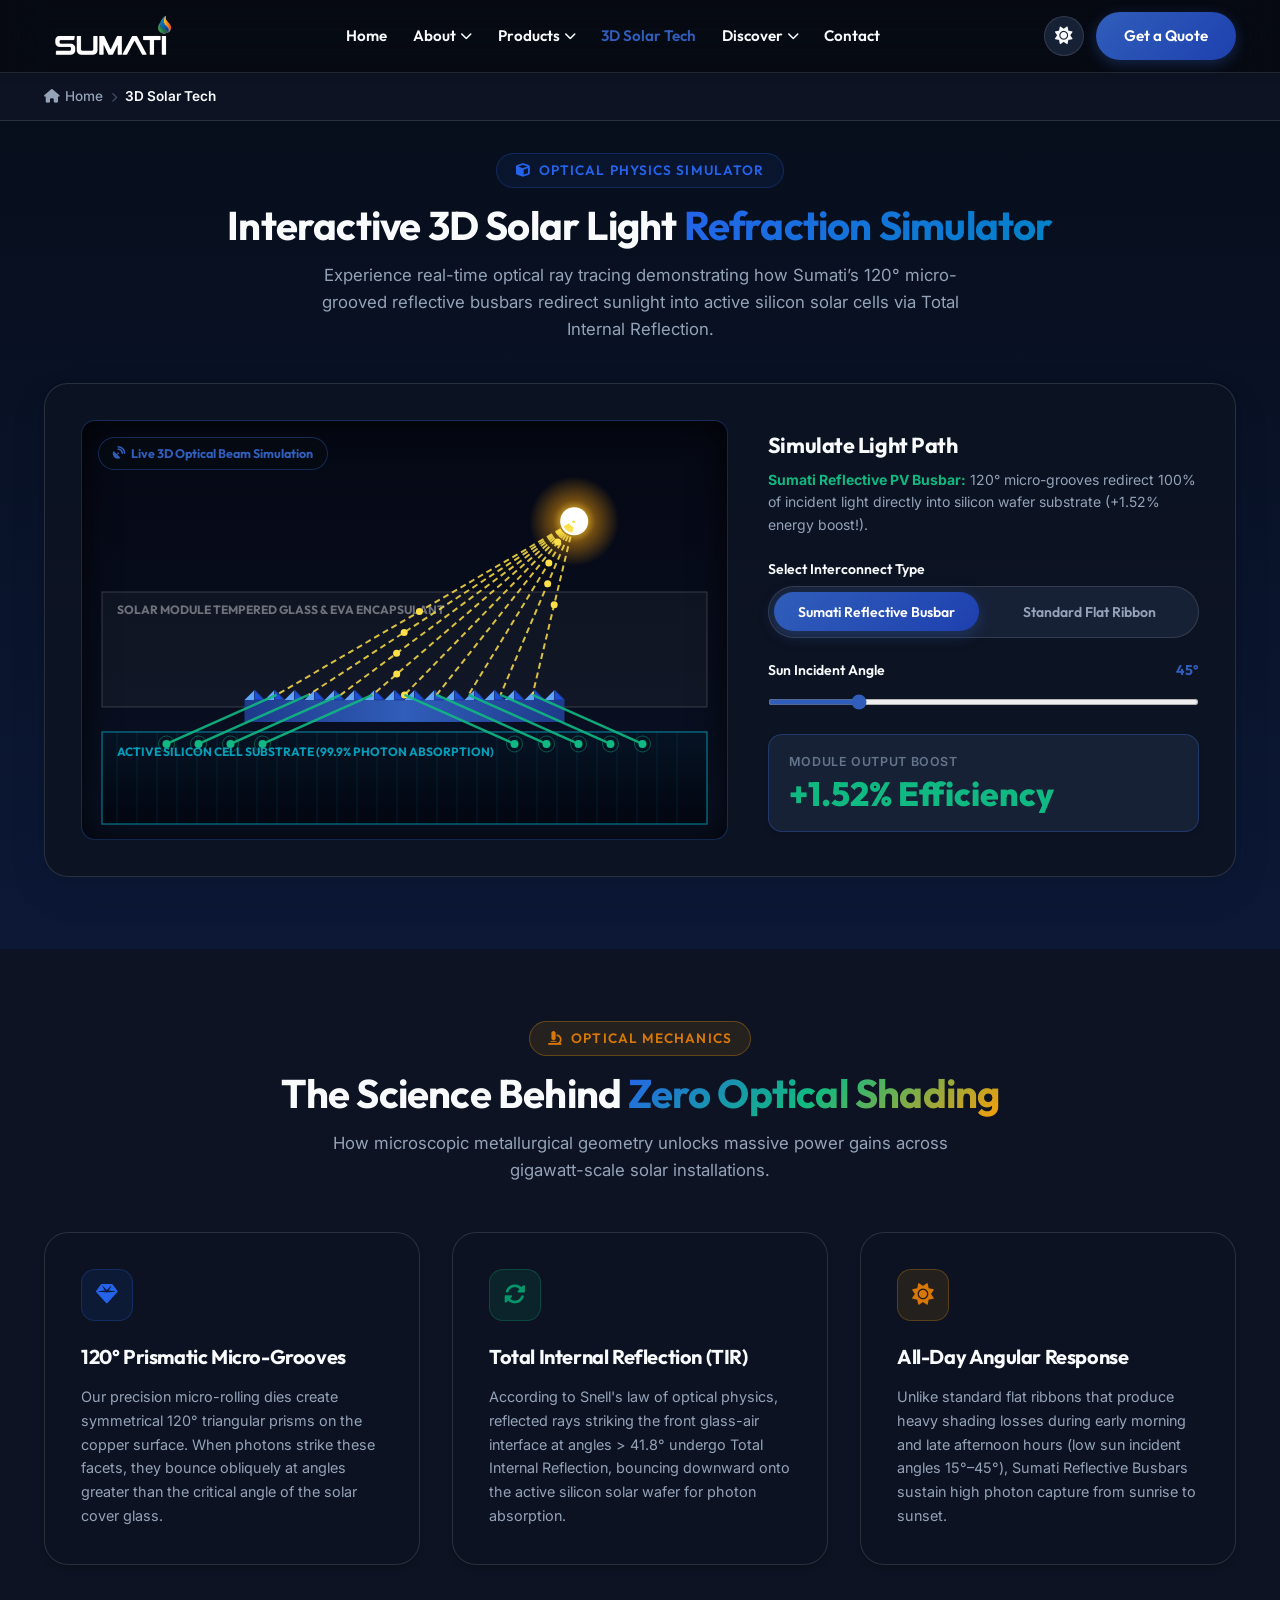
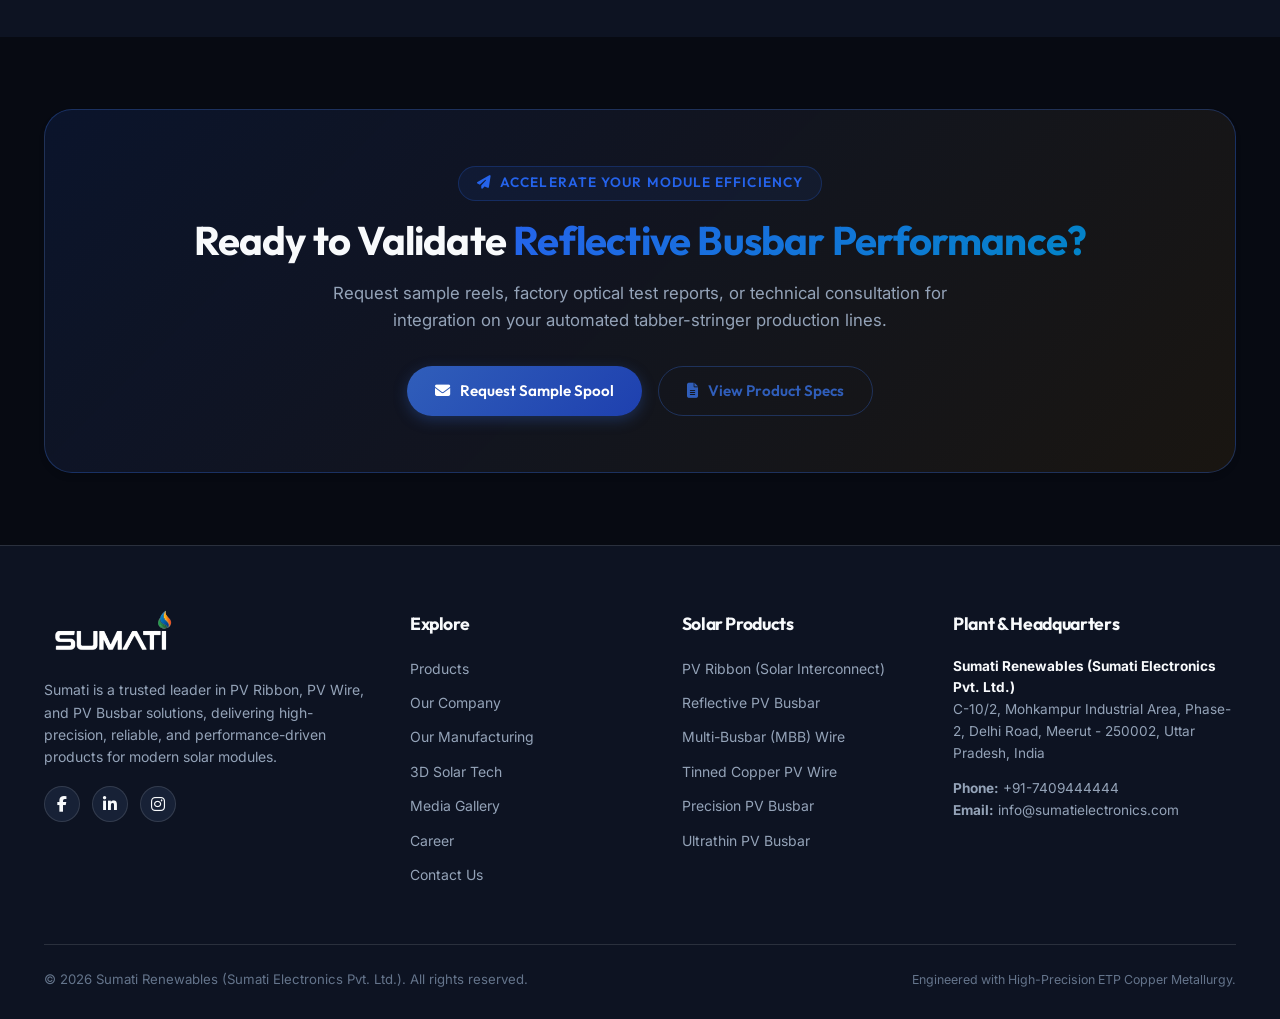
==== commit 93bf0332: "final backup new" ====
--- a/3d-solar-tech.html
+++ b/3d-solar-tech.html
@@ -64,7 +64,6 @@
           <a href="gallery.html" class="nav-link">Discover <i class="fas fa-chevron-down" style="font-size: 0.75rem;"></i></a>
           <div class="dropdown-menu">
             <a href="gallery.html" class="dropdown-item">Media & Gallery</a>
-            <a href="our-company.html" class="dropdown-item">Our Story</a>
             <a href="career.html" class="dropdown-item">Career</a>
           </div>
         </div>
@@ -185,121 +184,6 @@
           <p style="color: var(--text-muted); font-size: 0.9rem; line-height: 1.65;">
             Unlike standard flat ribbons that produce heavy shading losses during early morning and late afternoon hours (low sun incident angles 15°–45°), Sumati Reflective Busbars sustain high photon capture from sunrise to sunset.
           </p>
-        </div>
-      </div>
-    </div>
-  </section>
-
-  <!-- Direct Technical Comparison Table -->
-  <section class="section-padding">
-    <div class="container">
-      <div class="text-center" style="margin-bottom: 2.5rem;">
-        <span class="section-tag section-tag-green"><i class="fas fa-balance-scale"></i> Empirical Comparison</span>
-        <h2 class="section-title">Reflective Busbar vs <span class="text-gradient">Conventional Flat Ribbon</span></h2>
-        <p class="section-subtitle">Direct performance benchmarking verified across global solar module manufacturing test labs.</p>
-      </div>
-
-      <div class="glass-card" style="padding: 2rem; border-radius: var(--radius-lg); overflow-x: auto;">
-        <table style="width: 100%; border-collapse: collapse; text-align: left; font-size: 0.925rem;">
-          <thead>
-            <tr style="border-bottom: 2px solid var(--border-light);">
-              <th style="padding: 1rem; color: var(--text-muted); font-weight: 600;">Technical Parameter</th>
-              <th style="padding: 1rem; color: var(--accent-gold); font-weight: 700; background: rgba(48, 94, 186, 0.08); border-radius: 8px 8px 0 0;">Sumati Reflective PV Busbar</th>
-              <th style="padding: 1rem; color: var(--text-muted); font-weight: 600;">Conventional Flat Ribbon</th>
-            </tr>
-          </thead>
-          <tbody>
-            <tr style="border-bottom: 1px solid var(--border-light);">
-              <td style="padding: 1rem; font-weight: 600;">Surface Geometry</td>
-              <td style="padding: 1rem; color: var(--accent-green); font-weight: 700; background: rgba(48, 94, 186, 0.04);">120° Symmetrical Triangular Prisms</td>
-              <td style="padding: 1rem; color: var(--text-muted);">180° Flat Specular Surface</td>
-            </tr>
-            <tr style="border-bottom: 1px solid var(--border-light);">
-              <td style="padding: 1rem; font-weight: 600;">Optical Shading Loss</td>
-              <td style="padding: 1rem; color: var(--accent-green); font-weight: 700; background: rgba(48, 94, 186, 0.04);">&lt; 0.2% (Effectively Zero)</td>
-              <td style="padding: 1rem; color: #ef4444;">Up to 3.0% Full Shading Loss</td>
-            </tr>
-            <tr style="border-bottom: 1px solid var(--border-light);">
-              <td style="padding: 1rem; font-weight: 600;">Module Power Output Boost</td>
-              <td style="padding: 1rem; color: var(--accent-green); font-weight: 700; background: rgba(48, 94, 186, 0.04);">+1.2% to +1.8% Peak Watt Gain</td>
-              <td style="padding: 1rem; color: var(--text-muted);">0.0% (Baseline Reference)</td>
-            </tr>
-            <tr style="border-bottom: 1px solid var(--border-light);">
-              <td style="padding: 1rem; font-weight: 600;">Total Internal Reflection (TIR)</td>
-              <td style="padding: 1rem; color: var(--accent-green); font-weight: 700; background: rgba(48, 94, 186, 0.04);">100% Photon Redirection</td>
-              <td style="padding: 1rem; color: #ef4444;">0% (Photons Escape Out Front Glass)</td>
-            </tr>
-            <tr style="border-bottom: 1px solid var(--border-light);">
-              <td style="padding: 1rem; font-weight: 600;">Tabber-Stringer Compatibility</td>
-              <td style="padding: 1rem; color: var(--accent-green); font-weight: 700; background: rgba(48, 94, 186, 0.04);">100% Drop-In (Zero Machine Mod Needed)</td>
-              <td style="padding: 1rem; color: var(--text-muted);">Standard</td>
-            </tr>
-            <tr>
-              <td style="padding: 1rem; font-weight: 600;">Applicable Cell Tech</td>
-              <td style="padding: 1rem; color: var(--accent-green); font-weight: 700; background: rgba(48, 94, 186, 0.04);">TOPCon, PERC, HJT, Bifacial &amp; Glass-Glass</td>
-              <td style="padding: 1rem; color: var(--text-muted);">Standard P-Type &amp; PERC</td>
-            </tr>
-          </tbody>
-        </table>
-      </div>
-    </div>
-  </section>
-
-  <!-- Product Showcase Slider (4 Images in a row) -->
-  <section class="section-padding" style="background: var(--bg-secondary); padding-top: 3rem;">
-    <div class="container">
-      <div class="text-center" style="margin-bottom: 2rem;">
-        <span class="section-tag section-tag-cyan"><i class="fas fa-images"></i> Precision Metallurgical Array</span>
-        <h2 class="section-title">Manufactured for <span class="text-gradient">Maximum Solar Yield</span></h2>
-        <p class="section-subtitle">Explore our high-precision product portfolio powering over 5 GW of solar installations worldwide.</p>
-      </div>
-
-      <div class="product-slider-container">
-        <div class="product-slider-wrapper">
-          <button class="slider-arrow prev-arrow" aria-label="Previous Slide"><i class="fas fa-chevron-left"></i></button>
-          <div class="product-slider-track">
-            <div class="product-slide-item">
-              <div class="slide-img-box">
-                <img src="assets/images/reflective_busbar_product.jpg" alt="Reflective PV Busbar Texture" loading="lazy">
-              </div>
-            </div>
-            <div class="product-slide-item">
-              <div class="slide-img-box">
-                <img src="assets/images/pv_ribbon_product.jpg" alt="Precision PV Ribbon Spools" loading="lazy">
-              </div>
-            </div>
-            <div class="product-slide-item">
-              <div class="slide-img-box">
-                <img src="assets/images/multi_busbar_wire.jpg" alt="Multi-Busbar MBB Wire" loading="lazy">
-              </div>
-            </div>
-            <div class="product-slide-item">
-              <div class="slide-img-box">
-                <img src="assets/images/pv_busbar_product.jpg" alt="Precision PV Busbar Matrix" loading="lazy">
-              </div>
-            </div>
-            <div class="product-slide-item">
-              <div class="slide-img-box">
-                <img src="assets/images/hot_dip_tinning.jpg" alt="Continuous Hot-Dip Tinning Line" loading="lazy">
-              </div>
-            </div>
-            <div class="product-slide-item">
-              <div class="slide-img-box">
-                <img src="assets/images/laser_micrometer_inspection.jpg" alt="Laser Optical Inspection" loading="lazy">
-              </div>
-            </div>
-            <div class="product-slide-item">
-              <div class="slide-img-box">
-                <img src="assets/images/about_company.jpg" alt="Automated Cleanroom Robotics" loading="lazy">
-              </div>
-            </div>
-            <div class="product-slide-item">
-              <div class="slide-img-box">
-                <img src="assets/images/factory_facility.jpg" alt="Manufacturing Plant Facility" loading="lazy">
-              </div>
-            </div>
-          </div>
-          <button class="slider-arrow next-arrow" aria-label="Next Slide"><i class="fas fa-chevron-right"></i></button>
         </div>
       </div>
     </div>
--- a/css/styles.css
+++ b/css/styles.css
@@ -43,6 +43,7 @@
   --radius-sm: 8px;
   --radius-md: 14px;
   --radius-lg: 24px;
+  --radius-xl: 28px;
   --radius-full: 9999px;
 
   --transition-fast: 0.2s ease;
@@ -428,6 +429,11 @@
   font-size: 1.4rem;
   color: var(--text-main);
   padding: 0.4rem;
+  background: transparent;
+  border: none;
+  cursor: pointer;
+  align-items: center;
+  justify-content: center;
 }
 
 /* ==========================================================================
@@ -995,6 +1001,159 @@
   color: #ffffff;
 }
 
+/* --- Engineering Insights 4-Column Feature Grid --- */
+.product-feature-grid {
+  display: grid;
+  grid-template-columns: repeat(4, 1fr);
+  gap: 1.25rem;
+  margin-bottom: 2.25rem;
+}
+
+.product-feature-card {
+  padding: 1.5rem;
+  border-radius: var(--radius-md);
+  display: flex;
+  flex-direction: column;
+  justify-content: flex-start;
+  transition: transform var(--transition-fast), border-color var(--transition-fast);
+}
+
+.product-feature-card:hover {
+  transform: translateY(-3px);
+  border-color: var(--accent-gold);
+}
+
+.product-feature-card .icon-box {
+  width: 44px;
+  height: 44px;
+  border-radius: 12px;
+  display: flex;
+  align-items: center;
+  justify-content: center;
+  font-size: 1.2rem;
+  margin-bottom: 1rem;
+}
+
+@media (max-width: 991px) {
+  .product-feature-grid {
+    grid-template-columns: repeat(2, 1fr);
+  }
+}
+
+@media (max-width: 576px) {
+  .product-feature-grid {
+    grid-template-columns: 1fr;
+  }
+}
+
+/* --- Compact Product Showcase Hero Section --- */
+.product-hero-section {
+  padding-top: 1.75rem !important;
+  padding-bottom: 2.25rem !important;
+}
+
+.product-hero-grid {
+  display: grid;
+  grid-template-columns: minmax(300px, 420px) 1fr;
+  gap: 2.5rem;
+  align-items: center;
+}
+
+.product-hero-media {
+  position: relative;
+  background: #000;
+  padding: 0;
+  overflow: hidden;
+  border-radius: var(--radius-lg);
+  aspect-ratio: 1 / 1;
+  max-height: 400px;
+  width: 100%;
+  box-shadow: 0 10px 30px rgba(0, 0, 0, 0.18);
+  border: 1px solid var(--border-light);
+}
+
+.product-hero-media video,
+.product-hero-media img {
+  width: 100%;
+  height: 100%;
+  object-fit: cover;
+  display: block;
+}
+
+.product-hero-content {
+  display: flex;
+  flex-direction: column;
+  justify-content: center;
+}
+
+.product-hero-content .section-tag {
+  margin-bottom: 0.45rem;
+  font-size: 0.725rem;
+  padding: 0.2rem 0.65rem;
+  width: fit-content;
+}
+
+.product-hero-content .section-title {
+  font-size: 1.85rem;
+  line-height: 1.2;
+  margin-bottom: 0.6rem;
+}
+
+.product-hero-content .product-intro {
+  color: var(--text-muted);
+  font-size: 0.88rem;
+  line-height: 1.55;
+  margin-bottom: 0.85rem;
+}
+
+.product-mini-spec {
+  width: 100%;
+  border-collapse: collapse;
+  margin-bottom: 1.15rem;
+  font-size: 0.84rem;
+}
+
+.product-mini-spec tr {
+  border-bottom: 1px solid var(--border-light);
+}
+
+.product-mini-spec tr:last-child {
+  border-bottom: none;
+}
+
+.product-mini-spec td {
+  padding: 0.35rem 0.5rem;
+  line-height: 1.4;
+}
+
+.product-mini-spec td:first-child {
+  color: var(--text-muted);
+  width: 38%;
+  font-weight: 600;
+}
+
+.product-mini-spec td:last-child {
+  color: var(--text-main);
+  font-weight: 500;
+}
+
+.product-hero-content .btn {
+  padding: 0.6rem 1.35rem;
+  font-size: 0.88rem;
+}
+
+@media (max-width: 991px) {
+  .product-hero-grid {
+    grid-template-columns: 1fr;
+    gap: 1.75rem;
+  }
+  .product-hero-media {
+    max-height: 350px;
+    aspect-ratio: auto;
+    height: 350px;
+  }
+}
+
 /* Company Mission & Vision Rich Brand Section */
 .section-brand-mission {
   position: relative;
@@ -1927,8 +2086,8 @@
 /* --- Company Heritage Milestones --- */
 .timeline-container {
   position: relative;
-  max-width: 860px;
-  margin: 2.25rem auto 0;
+  max-width: 1140px;
+  margin: 2.5rem auto 0;
 }
 
 .timeline-container::before {
@@ -1945,9 +2104,9 @@
 .timeline-item {
   display: flex;
   justify-content: flex-end;
-  padding-right: 2.25rem;
+  padding-right: 2.75rem;
   position: relative;
-  margin-bottom: 1.75rem;
+  margin-bottom: 2rem;
   width: 50%;
 }
 
@@ -1955,37 +2114,80 @@
   align-self: flex-end;
   justify-content: flex-start;
   padding-right: 0;
-  padding-left: 2.25rem;
+  padding-left: 2.75rem;
   margin-left: auto;
 }
 
 .timeline-dot {
   position: absolute;
-  top: 1.1rem;
-  right: -8px;
-  width: 16px;
-  height: 16px;
+  top: 1.5rem;
+  right: -9px;
+  width: 18px;
+  height: 18px;
   border-radius: var(--radius-full);
   background: var(--accent-gold);
+  border: 3px solid var(--bg-secondary);
+  box-shadow: 0 0 10px rgba(48, 94, 186, 0.4);
   z-index: 5;
 }
 
 .timeline-item:nth-child(even) .timeline-dot {
   right: auto;
-  left: -8px;
+  left: -9px;
 }
 
 .timeline-card {
-  padding: 1.1rem;
-  width: 100%;
+  padding: 1.6rem 1.85rem;
+  width: 100%;
+  border-radius: 20px;
+  transition: transform var(--transition-fast), border-color var(--transition-fast), box-shadow var(--transition-fast);
+}
+
+.timeline-card:hover {
+  transform: translateY(-3px);
+  border-color: var(--accent-gold);
+  box-shadow: 0 10px 25px rgba(0, 0, 0, 0.12);
 }
 
 .timeline-year {
   font-family: 'Outfit', sans-serif;
-  font-size: 1.15rem;
+  font-size: 1.25rem;
   font-weight: 800;
   color: var(--accent-gold);
-  margin-bottom: 0.2rem;
+  margin-bottom: 0.35rem;
+  display: flex;
+  align-items: center;
+  gap: 0.5rem;
+}
+
+.timeline-tag {
+  display: inline-flex;
+  align-items: center;
+  gap: 0.35rem;
+  font-size: 0.725rem;
+  font-weight: 700;
+  text-transform: uppercase;
+  letter-spacing: 0.04em;
+  padding: 0.25rem 0.65rem;
+  border-radius: var(--radius-full);
+  background: rgba(48, 94, 186, 0.1);
+  color: var(--brand-blue);
+}
+
+.timeline-header .timeline-tag {
+  margin-left: auto;
+}
+
+.product-tech-badge {
+  display: inline-flex;
+  align-items: center;
+  gap: 0.35rem;
+  font-size: 0.725rem;
+  font-weight: 700;
+  text-transform: uppercase;
+  letter-spacing: 0.04em;
+  padding: 0.25rem 0.65rem;
+  border-radius: var(--radius-full);
 }
 
 /* --- Certifications --- */
@@ -2023,13 +2225,37 @@
   align-items: stretch;
 }
 
-.contact-info-card,
-.rfq-form-card {
+.contact-info-card {
   padding: 2rem;
   display: flex;
   flex-direction: column;
   justify-content: space-between;
   height: 100%;
+}
+
+.rfq-form-card {
+  padding: 2rem;
+  display: flex;
+  flex-direction: column;
+  justify-content: flex-start;
+  height: 100%;
+}
+
+#rfq-form {
+  display: flex;
+  flex-direction: column;
+  flex: 1;
+}
+
+#rfq-form .form-group:last-of-type {
+  flex: 1;
+  display: flex;
+  flex-direction: column;
+}
+
+#rfq-form textarea.form-control {
+  flex: 1;
+  min-height: 110px;
 }
 
 .contact-detail-item {
@@ -2282,29 +2508,102 @@
   }
 }
 
-@media (max-width: 768px) {
+@media (max-width: 1199px) and (min-width: 992px) {
+  .nav-menu {
+    gap: 1.1rem;
+  }
+  .nav-link {
+    font-size: 0.9rem;
+  }
+  .header-actions {
+    gap: 0.5rem;
+  }
+  .brand-logo .logo-img {
+    height: 38px;
+  }
+}
+
+@media (max-width: 991px) {
+  .mobile-nav-toggle {
+    display: flex;
+  }
+
   .nav-menu {
     position: fixed;
     top: 0;
     right: -100%;
-    width: 280px;
+    width: min(310px, 85vw);
     height: 100vh;
     background: var(--bg-secondary);
+    backdrop-filter: blur(20px);
+    -webkit-backdrop-filter: blur(20px);
     border-left: 1px solid var(--border-light);
     flex-direction: column;
-    padding: 5.5rem 1.75rem 2rem;
-    gap: 1.5rem;
+    align-items: stretch;
+    padding: 5.5rem 1.5rem 2.5rem;
+    gap: 0.35rem;
     transition: right var(--transition-normal);
+    overflow-y: auto;
+    z-index: 999;
+    box-shadow: -10px 0 35px rgba(0, 0, 0, 0.35);
   }
 
   .nav-menu.active {
     right: 0;
   }
 
-  .mobile-nav-toggle {
+  .nav-item {
+    width: 100%;
+  }
+
+  .nav-link {
+    width: 100%;
+    display: flex;
+    justify-content: space-between;
+    align-items: center;
+    padding: 0.65rem 0.5rem;
+    font-size: 0.98rem;
+    border-bottom: 1px solid var(--border-light);
+  }
+
+  .nav-link i.fa-chevron-down {
+    transition: transform 0.25s ease;
+    font-size: 0.75rem;
+  }
+
+  .dropdown-menu {
+    position: static;
+    width: 100%;
+    min-width: 100%;
+    box-shadow: none;
+    background: rgba(48, 94, 186, 0.08);
+    border: 1px solid rgba(48, 94, 186, 0.2);
+    margin-top: 0.25rem;
+    margin-bottom: 0.4rem;
+    display: none;
+    opacity: 1;
+    visibility: visible;
+    transform: none;
+    padding: 0.35rem;
+    border-radius: var(--radius-sm);
+  }
+
+  .nav-item.dropdown-open .dropdown-menu {
     display: block;
   }
 
+  .nav-item.dropdown-open .nav-link i.fa-chevron-down {
+    transform: rotate(180deg);
+    color: var(--accent-gold);
+  }
+
+  .dropdown-item {
+    padding: 0.5rem 0.75rem;
+    font-size: 0.88rem;
+  }
+}
+
+@media (max-width: 768px) {
   .section-title {
     font-size: 2rem;
   }
@@ -2369,6 +2668,25 @@
 }
 
 @media (max-width: 480px) {
+  .brand-logo .logo-img {
+    height: 34px;
+  }
+
+  .header-actions {
+    gap: 0.4rem;
+  }
+
+  .header-actions .btn {
+    padding: 0.45rem 0.75rem;
+    font-size: 0.8rem;
+  }
+
+  .theme-toggle-btn {
+    width: 36px;
+    height: 36px;
+    font-size: 0.95rem;
+  }
+
   .section-padding {
     padding: 3rem 0;
   }
